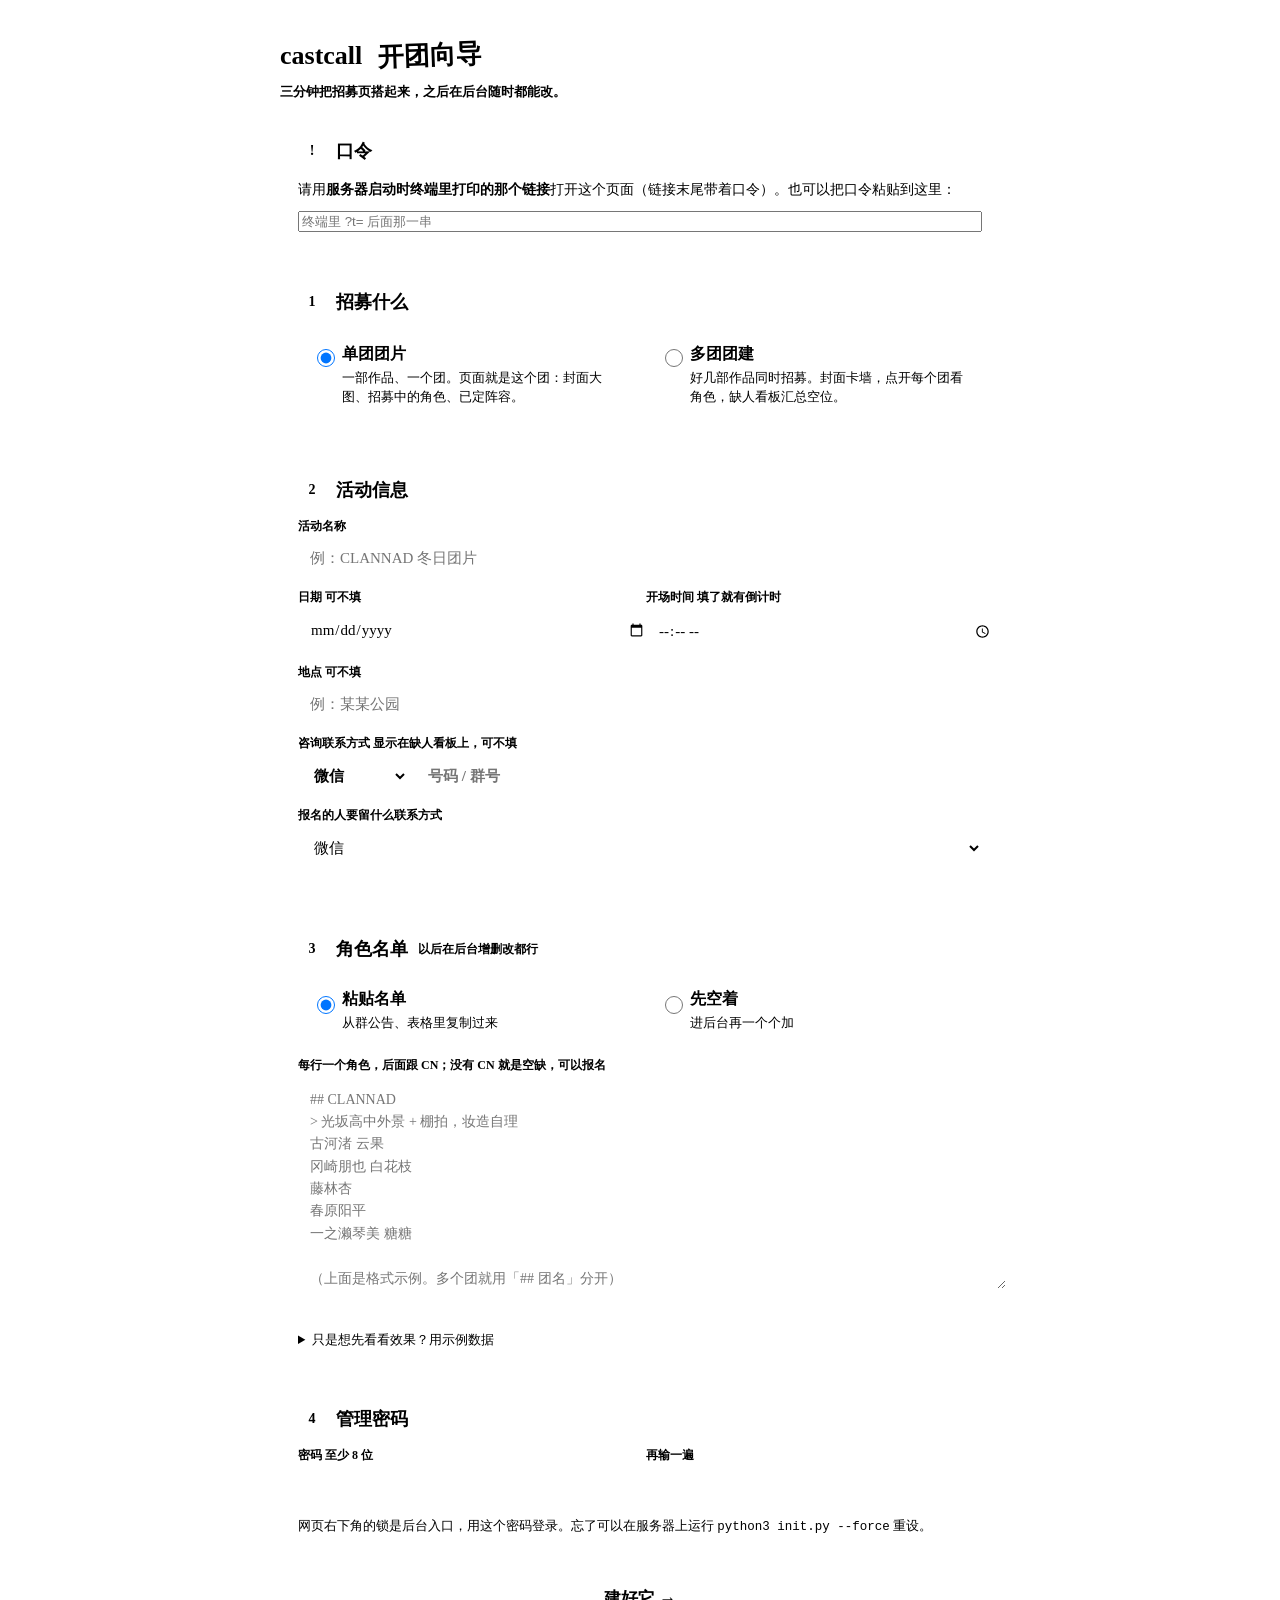
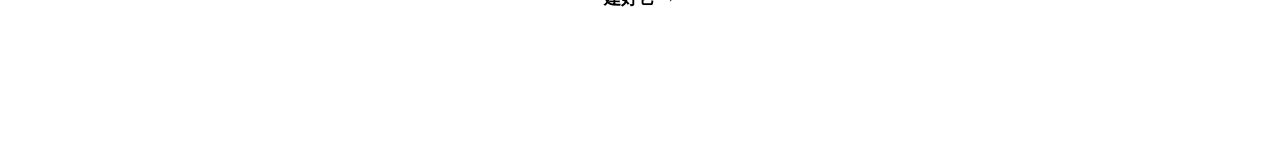
==== web/setup.html @ 5a23da7f "First-run web wizard and name-list import - server/importer.py: paste a list (one role per line, CN " ====
<!doctype html><html lang=zh><meta charset=utf-8><meta name=viewport content="width=device-width,initial-scale=1"><meta name=color-scheme content="light dark">
<title>castcall · 初始化</title><link rel=icon href=/favicon.svg><link rel=stylesheet href=/cbase.css>
<style>
body{min-height:100vh;background:repeating-linear-gradient(45deg,var(--tape-a) 0 14px,var(--tape-b) 14px 28px) fixed}
.wz{max-width:720px;margin:0 auto;padding:28px 16px 80px}
.wz>header{margin:0 0 18px}.wz>header h1{margin:0;font-size:26px}.wz>header h1 span{background:var(--stamp-bg);color:var(--stamp-fg);padding:2px 10px;border-radius:8px;display:inline-block;transform:rotate(-2deg);margin-left:6px}
.wz>header p{margin:8px 0 0;color:var(--gold);font-weight:700;font-size:13px}
.st{background:var(--paper);border:2.5px solid var(--ink);border-radius:18px;box-shadow:5px 5px 0 var(--ink);padding:18px 18px 20px;margin:0 0 18px}
.st h2{display:flex;align-items:center;gap:10px;margin:0 0 14px;font-size:18px}.st h2 b{display:grid;place-items:center;width:28px;height:28px;border-radius:50%;background:var(--ink);color:var(--paper);font-size:14px}
.st h2 small{font-size:12px;color:var(--ink-soft);font-weight:600}
.pick{display:grid;grid-template-columns:1fr 1fr;gap:12px}
.pick label{position:relative;display:block;border:2px solid var(--ink);border-radius:14px;padding:14px 14px 14px 44px;cursor:pointer;background:var(--paper);transition:transform .15s,box-shadow .15s}
.pick label:hover{transform:translate(-1px,-1px);box-shadow:3px 3px 0 var(--gold-2)}
.pick input{position:absolute;left:14px;top:16px;width:18px;height:18px;accent-color:var(--ink)}
.pick label:has(input:checked){background:color-mix(in srgb,var(--gold-2) 22%,var(--paper));box-shadow:3px 3px 0 var(--ink)}
.pick b{display:block;font-size:16px}.pick span{display:block;font-size:12.5px;color:var(--ink-soft);margin-top:4px;line-height:1.45}
.row{display:grid;grid-template-columns:1fr 1fr;gap:12px}
.f{display:block;margin:0 0 12px}.f>span{display:block;font-size:12px;font-weight:800;color:var(--gold);margin:0 0 5px}.f>span i{font-style:normal;color:var(--ink-soft);font-weight:600}
.f input,.f select,.f textarea{width:100%;border:2px solid var(--ink);border-radius:12px;padding:10px 12px;font:inherit;font-size:15px;background:var(--paper);color:var(--ink);outline:none}
.f input:focus,.f select:focus,.f textarea:focus{box-shadow:3px 3px 0 var(--gold-2)}
.f textarea{min-height:190px;resize:vertical;font-size:14px;line-height:1.6}
.ct{display:grid;grid-template-columns:110px 1fr;gap:8px}
.src{margin:0 0 12px}.src label{padding-top:12px;padding-bottom:12px}
.pv{margin:6px 0 0;font-size:13px;color:var(--ink-soft);min-height:1.4em}.pv b{color:var(--ink)}.pv.bad{color:var(--err)}
.pv ul{margin:6px 0 0;padding-left:18px}.pv li{margin:2px 0}
.hide{display:none!important}
.go{display:block;width:100%;border:2.5px solid var(--ink);border-radius:14px;background:var(--ink);color:var(--paper);font:inherit;font-size:17px;font-weight:900;padding:14px;cursor:pointer;box-shadow:4px 4px 0 var(--gold-2)}
.go:disabled{opacity:.6;cursor:wait}
.err{color:var(--err);font-weight:700;min-height:1.4em;margin:10px 2px 0;font-size:14px}
.done{text-align:center}.done h2{justify-content:center;font-size:22px}.done p{color:var(--ink-soft);line-height:1.7}
.done a{display:inline-block;margin-top:10px;padding:12px 22px;border:2.5px solid var(--ink);border-radius:14px;background:var(--gold-2);color:#2a2114;font-weight:900;text-decoration:none;box-shadow:4px 4px 0 var(--ink)}
.tk{display:flex;gap:8px}.tk input{flex:1}
@media(max-width:560px){.pick,.row{grid-template-columns:1fr}}
</style>
<body><main class=wz>
<header><h1>castcall<span>开团向导</span></h1><p>三分钟把招募页搭起来，之后在后台随时都能改。</p></header>
<section class="st hide" id=tokbox><h2><b>!</b>口令</h2><p style="margin:0 0 10px;font-size:14px;line-height:1.6">请用<b>服务器启动时终端里打印的那个链接</b>打开这个页面（链接末尾带着口令）。也可以把口令粘贴到这里：</p><div class=tk><input id=tok placeholder="终端里 ?t= 后面那一串" autocomplete=off></div></section>
<form id=wz novalidate>
<section class=st><h2><b>1</b>招募什么</h2>
 <div class=pick>
  <label><input type=radio name=mode value=single checked><b>单团团片</b><span>一部作品、一个团。页面就是这个团：封面大图、招募中的角色、已定阵容。</span></label>
  <label><input type=radio name=mode value=multi><b>多团团建</b><span>好几部作品同时招募。封面卡墙，点开每个团看角色，缺人看板汇总空位。</span></label>
 </div></section>
<section class=st><h2><b>2</b>活动信息</h2>
 <label class=f><span>活动名称</span><input name=title required maxlength=40 placeholder="例：CLANNAD 冬日团片"></label>
 <div class=row><label class=f><span>日期 <i>可不填</i></span><input name=date type=date></label><label class=f><span>开场时间 <i>填了就有倒计时</i></span><input name=time type=time></label></div>
 <label class=f><span>地点 <i>可不填</i></span><input name=location maxlength=40 placeholder="例：某某公园"></label>
 <label class=f><span>咨询联系方式 <i>显示在缺人看板上，可不填</i></span><span class=ct style="display:grid"><select name=clabel><option>微信</option><option>QQ</option><option>QQ群</option><option>邮箱</option><option value="">其他</option></select><input name=cvalue maxlength=40 placeholder="号码 / 群号"></span></label>
 <label class=f><span>报名的人要留什么联系方式</span><select name=contactLabel><option>微信</option><option>QQ</option><option>邮箱</option><option>手机号</option></select></label>
</section>
<section class=st><h2><b>3</b>角色名单 <small>以后在后台增删改都行</small></h2>
 <div class="pick src">
  <label><input type=radio name=source value=paste checked><b>粘贴名单</b><span>从群公告、表格里复制过来</span></label>
  <label><input type=radio name=source value=blank><b>先空着</b><span>进后台再一个个加</span></label>
 </div>
 <label class=f id=pastebox><span>每行一个角色，后面跟 CN；没有 CN 就是空缺，可以报名</span><textarea name=names spellcheck=false></textarea></label>
 <div class=pv id=pv></div>
 <details style="margin-top:8px;font-size:13px"><summary style="cursor:pointer;color:var(--ink-soft)">只是想先看看效果？用示例数据</summary>
  <div style="margin-top:8px;display:flex;gap:8px;align-items:center"><select id=ex style="flex:1;border:2px solid var(--ink);border-radius:10px;padding:8px;font:inherit;background:var(--paper);color:var(--ink)"></select><button type=button class=btn id=useex>用这个</button></div></details>
</section>
<section class=st><h2><b>4</b>管理密码</h2>
 <div class=row><label class=f><span>密码 <i>至少 8 位</i></span><input name=password type=password minlength=8 autocomplete=new-password></label><label class=f><span>再输一遍</span><input name=password2 type=password autocomplete=new-password></label></div>
 <p style="margin:0;font-size:12.5px;color:var(--ink-soft)">网页右下角的锁是后台入口，用这个密码登录。忘了可以在服务器上运行 <code>python3 init.py --force</code> 重设。</p>
</section>
<button class=go type=submit>建好它 →</button><p class=err id=err role=alert></p>
</form>
<section class="st done hide" id=done><h2>🎉 建好了</h2><p>你已经是管理员（这台设备上自动登录了）。<br>点右下角的锁进入后台：上传封面和立绘、审核报名、改活动信息。</p><a href=/>打开招募页 →</a></section>
</main>
<script>
const $=s=>document.querySelector(s),F=$('#wz'),T=new URLSearchParams(location.search).get('t')||'';
if(!T)$('#tokbox').classList.remove('hide');
const token=()=>T||($('#tok').value||'').trim();
const SAMPLE={single:'## CLANNAD\n> 光坂高中外景 + 棚拍，妆造自理\n古河渚 云果\n冈崎朋也 白花枝\n藤林杏\n春原阳平\n一之濑琴美 糖糖',
 multi:'## CLANNAD\n古河渚 云果\n冈崎朋也\n\n## Kanon\n月宫亚由 大圆\n水濑名雪\n\n## 摄影 / 后勤\n摄影 阿光\n后勤'};
const ta=F.names;let touched=false;ta.addEventListener('input',()=>touched=true);
const syncSample=()=>{if(!touched){ta.value='';ta.placeholder=SAMPLE[F.mode.value]+'\n\n（上面是格式示例。多个团就用「## 团名」分开）'}};
F.addEventListener('change',e=>{if(e.target.name==='mode')syncSample();if(e.target.name==='source'){$('#pastebox').classList.toggle('hide',F.source.value!=='paste');$('#pv').classList.toggle('hide',F.source.value!=='paste')}});
syncSample();
const post=(u,b)=>fetch(u,{method:'POST',headers:{'Content-Type':'application/json'},credentials:'same-origin',body:JSON.stringify(Object.assign({token:token()},b))}).then(async r=>{const j=await r.json().catch(()=>({}));if(!r.ok)throw new Error(j.error||('HTTP '+r.status));return j});
let pt=0;ta.addEventListener('input',()=>{clearTimeout(pt);pt=setTimeout(preview,350)});
async function preview(){const pv=$('#pv');if(!ta.value.trim()){pv.textContent='';return}
 try{const j=await post('/api/setup/preview',{source:'paste',names:ta.value,title:F.title.value});pv.className='pv';
  pv.innerHTML='读到 <b>'+j.summary+'</b>'+(j.groups.length>1||F.mode.value==='multi'?'<ul>'+j.groups.map(g=>`<li>${esc(g.name)}：${g.n} 个角色${g.open?`，${g.open} 个空缺`:''}</li>`).join('')+'</ul>':'')}
 catch(e){pv.className='pv bad';pv.textContent=e.message}}
const esc=s=>String(s).replace(/[&<>"]/g,c=>({'&':'&amp;','<':'&lt;','>':'&gt;','"':'&quot;'}[c]));
fetch('/api/setup/examples').then(r=>r.json()).then(j=>{$('#ex').innerHTML=j.items.map(x=>`<option value="${esc(x.name)}">${esc(x.name)}（${x.groups} 个团、${x.seats} 个席位）</option>`).join('')}).catch(()=>{});
let example='';$('#useex').onclick=()=>{example=$('#ex').value;F.requestSubmit()};
function startISO(){const d=F.date.value,t=F.time.value;if(!d||!t)return '';const o=-new Date(`${d}T${t}`).getTimezoneOffset(),p=n=>String(Math.floor(Math.abs(n))).padStart(2,'0');return `${d}T${t}:00${o>=0?'+':'-'}${p(o/60)}:${p(o%60)}`}
F.onsubmit=async e=>{e.preventDefault();const err=$('#err'),btn=F.querySelector('.go');err.textContent='';
 if(!token()){err.textContent='缺少口令：用终端里打印的链接打开这个页面';return}
 if(!F.title.value.trim()&&!example){err.textContent='请填写活动名称';F.title.focus();return}
 if(F.password.value.length<8){err.textContent='管理密码至少 8 位';F.password.focus();return}
 if(F.password.value!==F.password2.value){err.textContent='两次输入的密码不一样';F.password2.focus();return}
 const src=example?'example':F.source.value;
 if(src==='paste'&&!ta.value.trim()){err.textContent='名单是空的：粘贴名单，或者选「先空着」';ta.focus();return}
 const cv=F.cvalue.value.trim();
 btn.disabled=true;btn.textContent='正在建…';
 try{await post('/api/setup',{mode:F.mode.value,title:F.title.value.trim()||'示例活动',date:F.date.value,start:startISO(),location:F.location.value.trim(),
   contact:cv?((F.clabel.value?F.clabel.value+' ':'')+cv):'',contactLabel:F.contactLabel.value,source:src,names:ta.value,example,password:F.password.value});
  F.classList.add('hide');$('#tokbox').classList.add('hide');$('#done').classList.remove('hide');sessionStorage.setItem('kr_edit','1');scrollTo({top:0})}
 catch(ex){err.textContent=ex.message;btn.disabled=false;btn.textContent='建好它 →';example=''}};
</script>
</body></html>
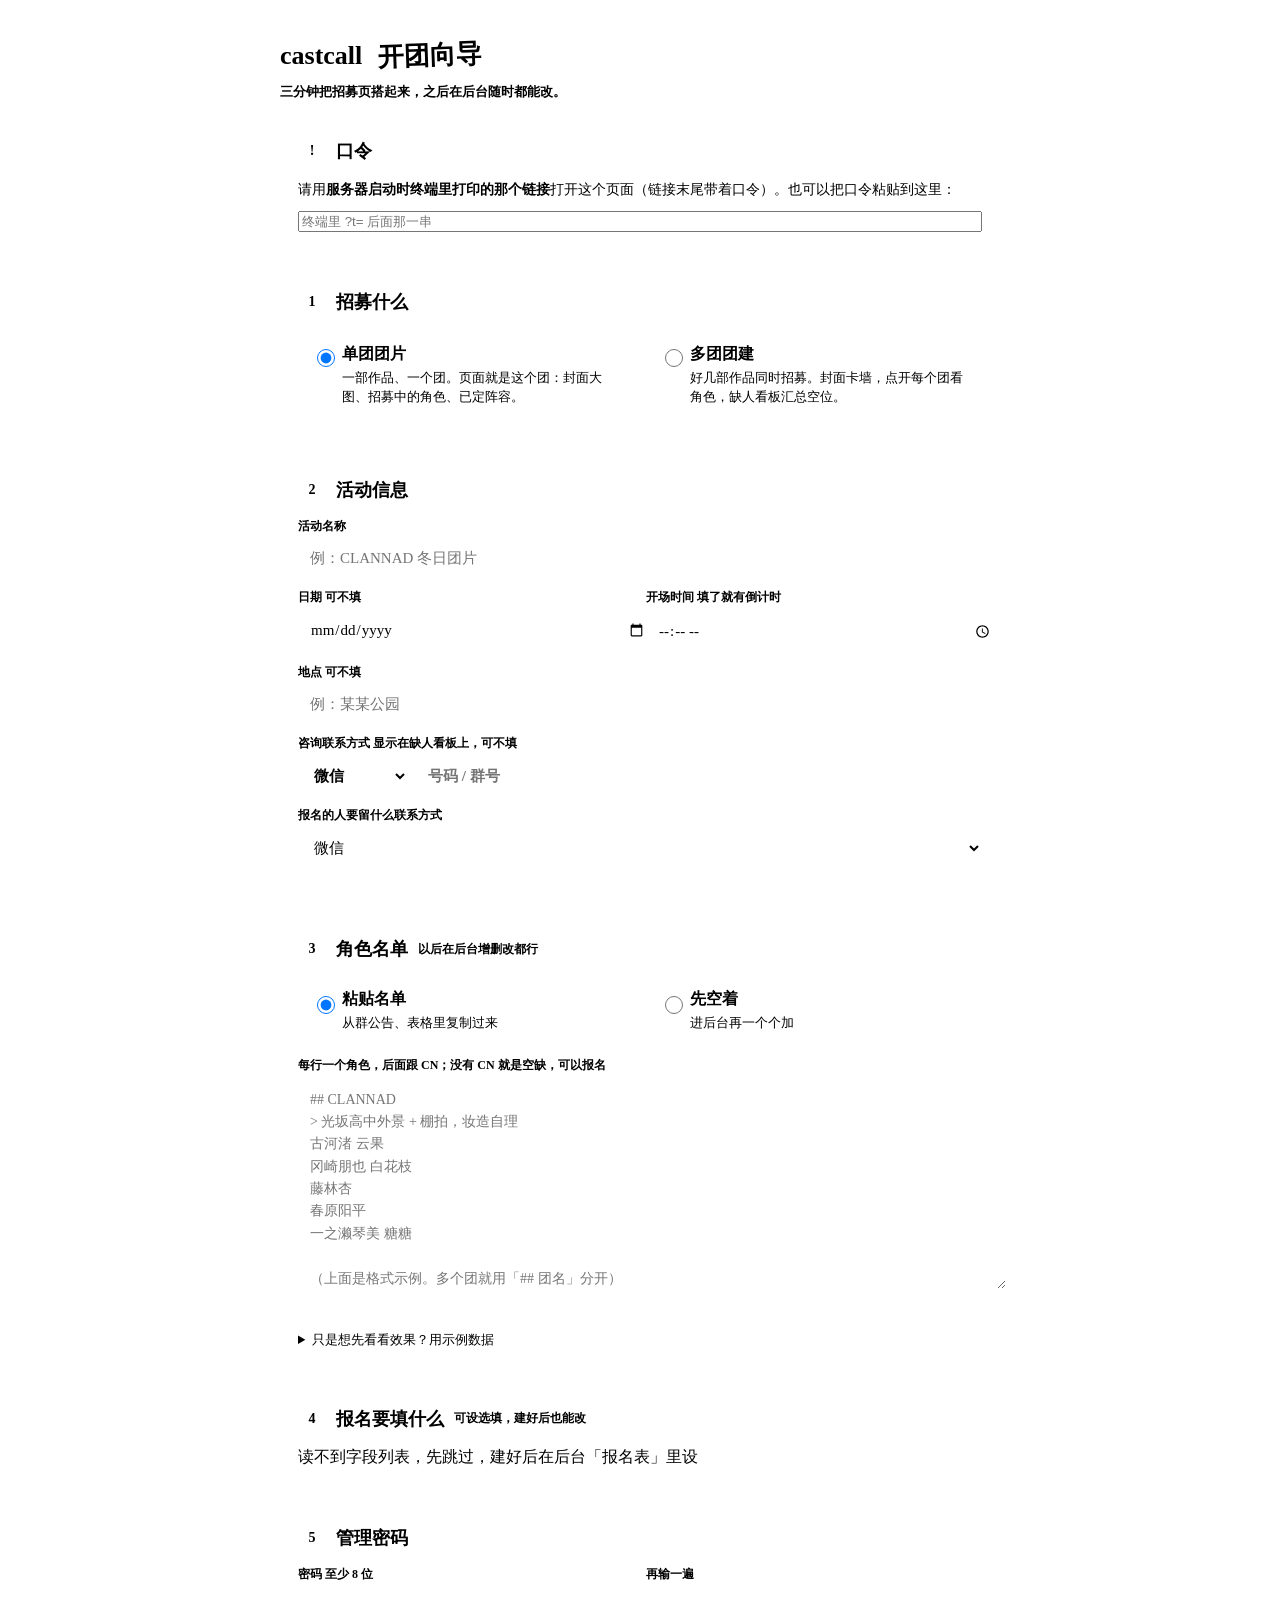
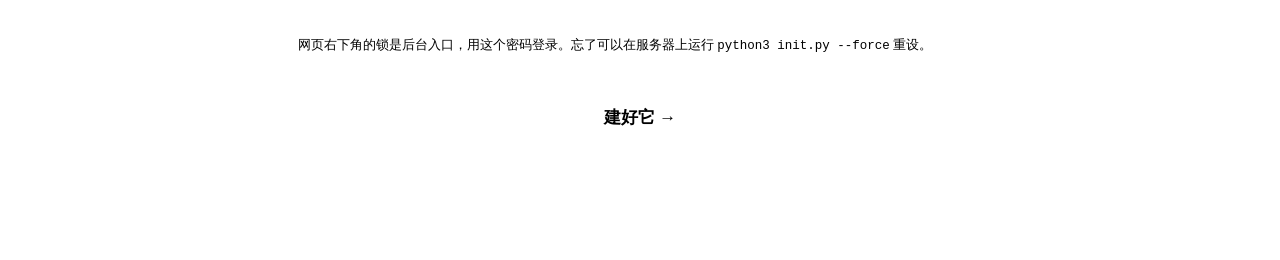
==== commit b45c60dd: "Signup fields chosen by the organiser; deployment goes through the web wizard Signup fields (site.js" ====
--- a/web/setup.html
+++ b/web/setup.html
@@ -1,5 +1,5 @@
 <!doctype html><html lang=zh><meta charset=utf-8><meta name=viewport content="width=device-width,initial-scale=1"><meta name=color-scheme content="light dark">
-<title>castcall · 初始化</title><link rel=icon href=/favicon.svg><link rel=stylesheet href=/cbase.css>
+<title>castcall · 初始化</title><link rel=icon href=/favicon.svg><link rel=stylesheet href=/cbase.css><script src=/fields.js></script>
 <style>
 body{min-height:100vh;background:repeating-linear-gradient(45deg,var(--tape-a) 0 14px,var(--tape-b) 14px 28px) fixed}
 .wz{max-width:720px;margin:0 auto;padding:28px 16px 80px}
@@ -28,6 +28,11 @@
 .go:disabled{opacity:.6;cursor:wait}
 .err{color:var(--err);font-weight:700;min-height:1.4em;margin:10px 2px 0;font-size:14px}
 .done{text-align:center}.done h2{justify-content:center;font-size:22px}.done p{color:var(--ink-soft);line-height:1.7}
+/* 完成页的收尾进度（GET /api/admin/firstrun） */
+.fr{list-style:none;padding:0;margin:14px auto 6px;display:flex;gap:6px;justify-content:center;flex-wrap:wrap}.fr li{border:2px solid var(--ink);border-radius:999px;padding:4px 12px;font-size:13px;font-weight:800;opacity:.45}
+.fr li.run{opacity:1;animation:frp 1.2s ease-in-out infinite}.fr li.ok{opacity:1;background:var(--gold-2);color:#2a2114}.fr li.skip{opacity:.7;text-decoration:line-through}
+@keyframes frp{50%{opacity:.5}}@media(prefers-reduced-motion:reduce){.fr li.run{animation:none}}
+.frmsg{font-size:13px!important;white-space:pre-line;text-align:left;max-width:520px;margin:6px auto 0!important}
 .done a{display:inline-block;margin-top:10px;padding:12px 22px;border:2.5px solid var(--ink);border-radius:14px;background:var(--gold-2);color:#2a2114;font-weight:900;text-decoration:none;box-shadow:4px 4px 0 var(--ink)}
 .tk{display:flex;gap:8px}.tk input{flex:1}
 @media(max-width:560px){.pick,.row{grid-template-columns:1fr}}
@@ -49,6 +54,7 @@
  <label class=f><span>报名的人要留什么联系方式</span><select name=contactLabel><option>微信</option><option>QQ</option><option>邮箱</option><option>手机号</option></select></label>
 </section>
 <section class=st><h2><b>3</b>角色名单 <small>以后在后台增删改都行</small></h2>
+ <p class="pv hide" id=pfnote></p>
  <div class="pick src">
   <label><input type=radio name=source value=paste checked><b>粘贴名单</b><span>从群公告、表格里复制过来</span></label>
   <label><input type=radio name=source value=blank><b>先空着</b><span>进后台再一个个加</span></label>
@@ -58,13 +64,18 @@
  <details style="margin-top:8px;font-size:13px"><summary style="cursor:pointer;color:var(--ink-soft)">只是想先看看效果？用示例数据</summary>
   <div style="margin-top:8px;display:flex;gap:8px;align-items:center"><select id=ex style="flex:1;border:2px solid var(--ink);border-radius:10px;padding:8px;font:inherit;background:var(--paper);color:var(--ink)"></select><button type=button class=btn id=useex>用这个</button></div></details>
 </section>
-<section class=st><h2><b>4</b>管理密码</h2>
+<section class=st><h2><b>4</b>报名要填什么 <small>可设选填，建好后也能改</small></h2>
+ <div id=fpick><p style="margin:0;font-size:13px;color:var(--ink-soft)">加载中…</p></div>
+</section>
+<section class=st><h2><b>5</b>管理密码</h2>
  <div class=row><label class=f><span>密码 <i>至少 8 位</i></span><input name=password type=password minlength=8 autocomplete=new-password></label><label class=f><span>再输一遍</span><input name=password2 type=password autocomplete=new-password></label></div>
  <p style="margin:0;font-size:12.5px;color:var(--ink-soft)">网页右下角的锁是后台入口，用这个密码登录。忘了可以在服务器上运行 <code>python3 init.py --force</code> 重设。</p>
 </section>
 <button class=go type=submit>建好它 →</button><p class=err id=err role=alert></p>
 </form>
-<section class="st done hide" id=done><h2>🎉 建好了</h2><p>你已经是管理员（这台设备上自动登录了）。<br>点右下角的锁进入后台：上传封面和立绘、审核报名、改活动信息。</p><a href=/>打开招募页 →</a></section>
+<section class="st done hide" id=done><h2>🎉 建好了</h2><p>你已经是管理员（这台设备上自动登录了）。<br>点右下角的锁进入后台：上传封面和立绘、审核报名、改活动信息、改报名表。</p>
+ <ol class=fr id=fr><li data-s=site class=ok>建站</li><li data-s=art>自动配图</li><li data-s=poster>生成一图流</li></ol><p class=frmsg id=frmsg></p>
+ <a href=/>打开招募页 →</a></section>
 </main>
 <script>
 const $=s=>document.querySelector(s),F=$('#wz'),T=new URLSearchParams(location.search).get('t')||'';
@@ -84,6 +95,21 @@
  catch(e){pv.className='pv bad';pv.textContent=e.message}}
 const esc=s=>String(s).replace(/[&<>"]/g,c=>({'&':'&amp;','<':'&lt;','>':'&gt;','"':'&quot;'}[c]));
 fetch('/api/setup/examples').then(r=>r.json()).then(j=>{$('#ex').innerHTML=j.items.map(x=>`<option value="${esc(x.name)}">${esc(x.name)}（${x.groups} 个团、${x.seats} 个席位）</option>`).join('')}).catch(()=>{});
+/* server.py --prefill 名单.txt：名单（和活动名）已经准备好了，这里预填，团长核对就行 */
+if(T)fetch('/api/setup/prefill?t='+encodeURIComponent(T)).then(r=>r.ok?r.json():{}).then(p=>{if(!p.names)return;
+ ta.value=p.names;touched=true;if(p.title&&!F.title.value)F.title.value=p.title;if(p.mode)F.mode.value=p.mode;
+ const n=$('#pfnote');n.classList.remove('hide');n.innerHTML='名单已经准备好了（'+esc(p.file||'')+'，'+esc(p.summary)+'）。核对一下，要改直接在下面改。';preview()}).catch(()=>{});
+/* 建完：轮询首次收尾（配图 → 一图流），完成页上一步步亮起来 */
+async function progress(src){const li=s=>$('#fr [data-s='+s+']'),msg=$('#frmsg');if(src!=='paste')li('art').classList.add('skip');
+ for(let i=0;i<300;i++){let j;try{j=await (await fetch('/api/admin/firstrun',{credentials:'same-origin'})).json()}catch(e){await new Promise(r=>setTimeout(r,2000));continue}
+  const st=j.stage,pp=j.poster||{};
+  if(src==='paste'){li('art').classList.toggle('run',st==='art');li('art').classList.toggle('ok',st==='poster'||st==='done')}
+  const pRun=st==='poster'||pp.running,pOk=pp.ready&&!pp.running&&st==='done',pSkip=st==='done'&&!pp.running&&!pp.ready;
+  li('poster').classList.toggle('run',!!pRun&&!pOk);li('poster').classList.toggle('ok',!!pOk);li('poster').classList.toggle('skip',!!pSkip);
+  msg.textContent=(j.lines||[]).join('\n')+(st==='done'&&pp.running?'\n一图流生成中，一两分钟…':'');
+  if(st==='done'&&!pp.running){if(pp.rc&&!pp.ready)msg.textContent+='\n一图流没生成出来，稍后在后台点「生成一图流」重试。';return}
+  await new Promise(r=>setTimeout(r,2000))}}
+let fp=null;fetch('/api/setup/fields').then(r=>r.json()).then(j=>{fp=fieldPicker($('#fpick'),j.presets,[])}).catch(()=>{$('#fpick').textContent='读不到字段列表，先跳过，建好后在后台「报名表」里设'});
 let example='';$('#useex').onclick=()=>{example=$('#ex').value;F.requestSubmit()};
 function startISO(){const d=F.date.value,t=F.time.value;if(!d||!t)return '';const o=-new Date(`${d}T${t}`).getTimezoneOffset(),p=n=>String(Math.floor(Math.abs(n))).padStart(2,'0');return `${d}T${t}:00${o>=0?'+':'-'}${p(o/60)}:${p(o%60)}`}
 F.onsubmit=async e=>{e.preventDefault();const err=$('#err'),btn=F.querySelector('.go');err.textContent='';
@@ -96,8 +122,8 @@
  const cv=F.cvalue.value.trim();
  btn.disabled=true;btn.textContent='正在建…';
  try{await post('/api/setup',{mode:F.mode.value,title:F.title.value.trim()||'示例活动',date:F.date.value,start:startISO(),location:F.location.value.trim(),
-   contact:cv?((F.clabel.value?F.clabel.value+' ':'')+cv):'',contactLabel:F.contactLabel.value,source:src,names:ta.value,example,password:F.password.value});
-  F.classList.add('hide');$('#tokbox').classList.add('hide');$('#done').classList.remove('hide');sessionStorage.setItem('kr_edit','1');scrollTo({top:0})}
+   contact:cv?((F.clabel.value?F.clabel.value+' ':'')+cv):'',contactLabel:F.contactLabel.value,source:src,names:ta.value,example,password:F.password.value,fields:fp?fp.value():[]});
+  F.classList.add('hide');$('#tokbox').classList.add('hide');$('#done').classList.remove('hide');sessionStorage.setItem('kr_edit','1');scrollTo({top:0});progress(src)}
  catch(ex){err.textContent=ex.message;btn.disabled=false;btn.textContent='建好它 →';example=''}};
 </script>
 </body></html>
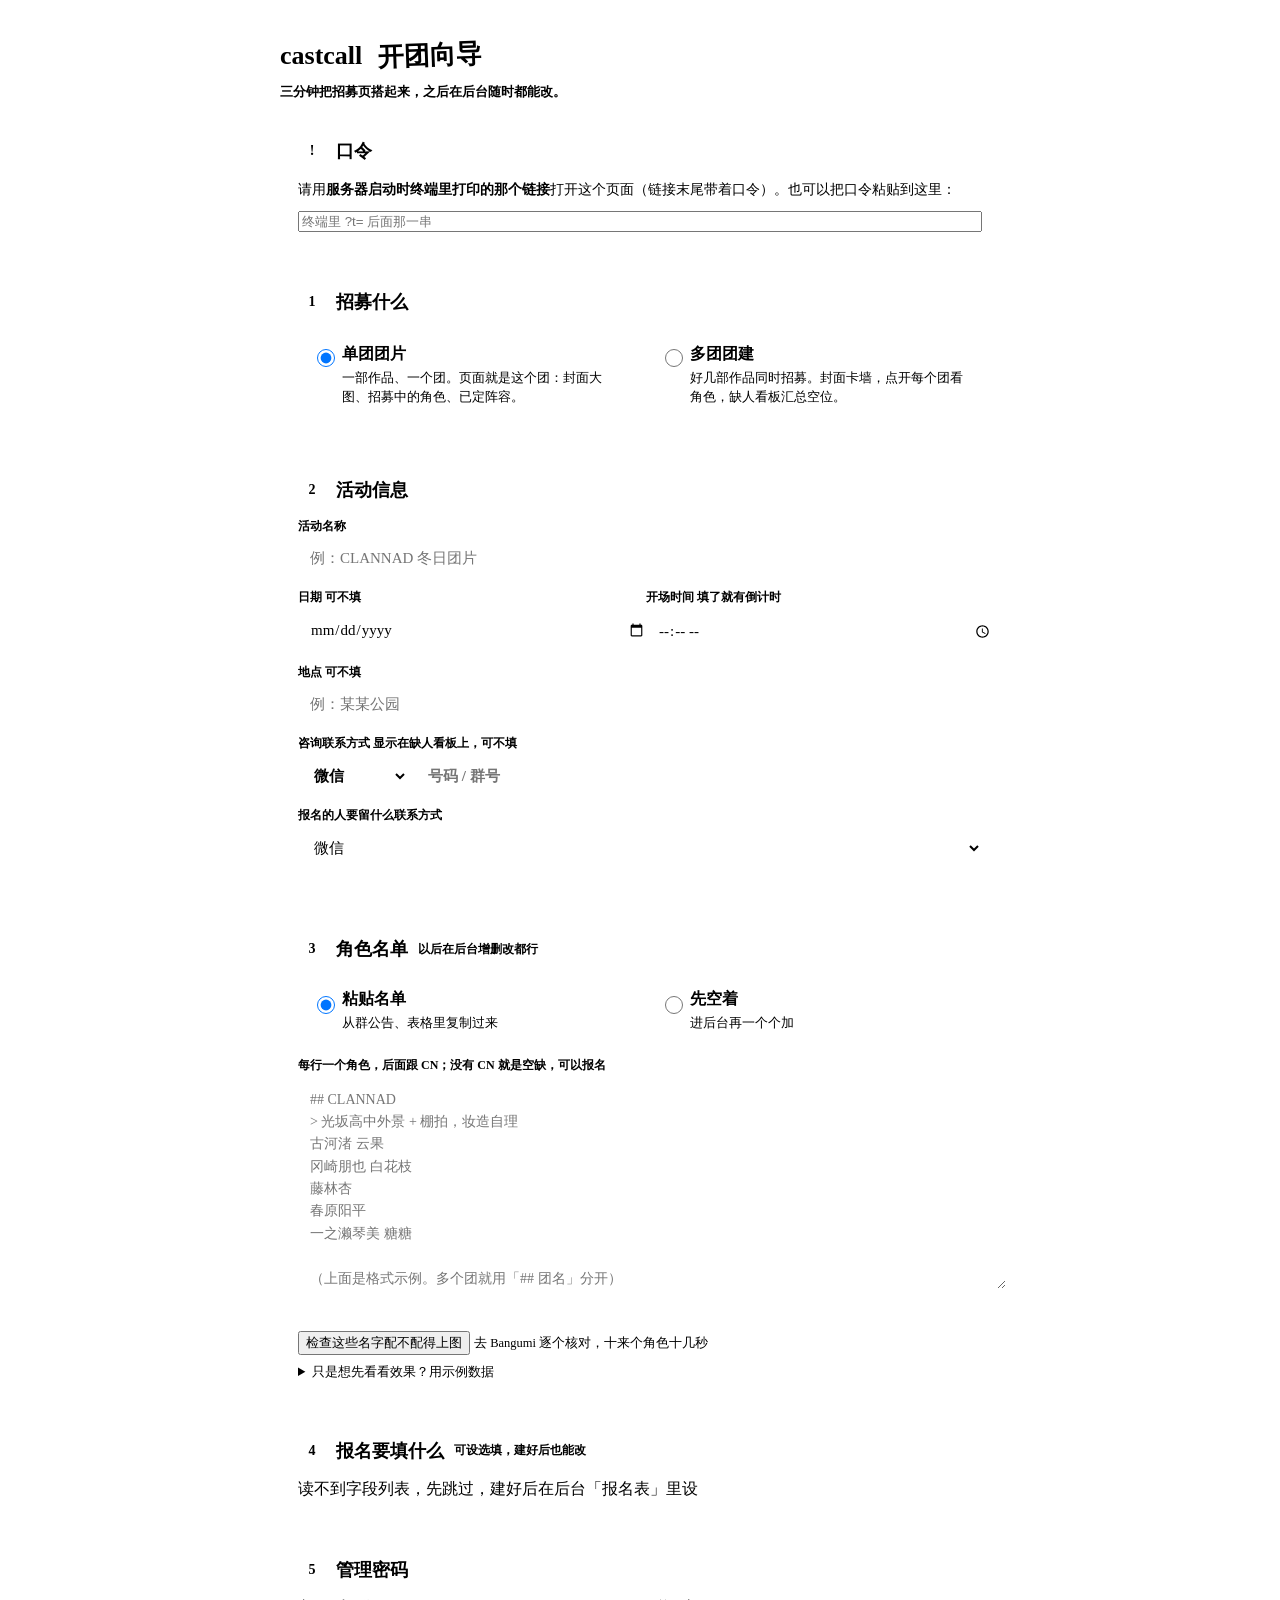
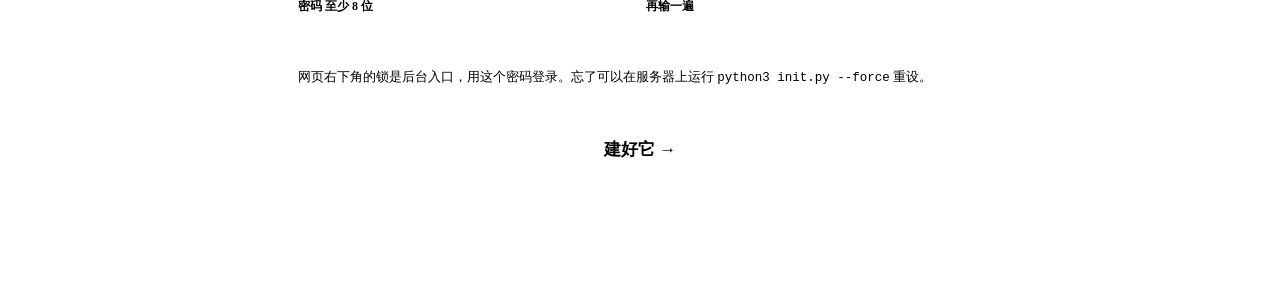
==== commit 0d97f38a: "0.1.0-beta: 单团阵容版式、站点素材、图文 README 与发布工具 版式 - 单团（master / portrait / social）改走 lineup()：封面当舞台、立绘压住下沿、" ====
--- a/web/setup.html
+++ b/web/setup.html
@@ -23,6 +23,19 @@
 .src{margin:0 0 12px}.src label{padding-top:12px;padding-bottom:12px}
 .pv{margin:6px 0 0;font-size:13px;color:var(--ink-soft);min-height:1.4em}.pv b{color:var(--ink)}.pv.bad{color:var(--err)}
 .pv ul{margin:6px 0 0;padding-left:18px}.pv li{margin:2px 0}
+/* 名单预检：每个名字配不配得上图（✓ 能配 / ⚠ 像写错了 / ✗ 作品里没这个名） */
+.nc{margin:8px 0 0;border:2px solid var(--ink);border-radius:12px;padding:10px 12px;font-size:13.5px;line-height:1.55;background:color-mix(in srgb,var(--gold-2) 10%,var(--paper))}
+.nc ul{margin:2px 0 0;padding:0;list-style:none}
+.nc li{display:flex;gap:8px;align-items:baseline;padding:2px 0}
+.nc .k{flex:none;width:16px;text-align:center;font-weight:900}
+.nc .g{font-weight:800;margin:9px 0 0}.nc .g:first-child{margin-top:0}
+.nc .s-ok .k{color:var(--ink-soft)}
+.nc .s-near .k{color:var(--notice-warn)}
+.nc .s-missing .k,.nc .s-unknown .k{color:var(--err)}
+.nc .w{color:var(--ink-soft)}.nc .w b{color:var(--err)}
+.nc button{margin-left:auto;flex:none;font-size:12px;padding:2px 9px}
+.nc .cand .k{visibility:hidden}
+.nc .cand button{margin:3px 5px 0 0;font-size:12px;padding:2px 9px}
 .hide{display:none!important}
 .go{display:block;width:100%;border:2.5px solid var(--ink);border-radius:14px;background:var(--ink);color:var(--paper);font:inherit;font-size:17px;font-weight:900;padding:14px;cursor:pointer;box-shadow:4px 4px 0 var(--gold-2)}
 .go:disabled{opacity:.6;cursor:wait}
@@ -61,6 +74,8 @@
  </div>
  <label class=f id=pastebox><span>每行一个角色，后面跟 CN；没有 CN 就是空缺，可以报名</span><textarea name=names spellcheck=false></textarea></label>
  <div class=pv id=pv></div>
+ <div id=chkbox style="margin:8px 0 0"><button type=button class=btn id=chk>检查这些名字配不配得上图</button> <span style="font-size:12.5px;color:var(--ink-soft)">去 Bangumi 逐个核对，十来个角色十几秒</span></div>
+ <div class="nc hide" id=nc></div>
  <details style="margin-top:8px;font-size:13px"><summary style="cursor:pointer;color:var(--ink-soft)">只是想先看看效果？用示例数据</summary>
   <div style="margin-top:8px;display:flex;gap:8px;align-items:center"><select id=ex style="flex:1;border:2px solid var(--ink);border-radius:10px;padding:8px;font:inherit;background:var(--paper);color:var(--ink)"></select><button type=button class=btn id=useex>用这个</button></div></details>
 </section>
@@ -85,7 +100,7 @@
  multi:'## CLANNAD\n古河渚 云果\n冈崎朋也\n\n## Kanon\n月宫亚由 大圆\n水濑名雪\n\n## 摄影 / 后勤\n摄影 阿光\n后勤'};
 const ta=F.names;let touched=false;ta.addEventListener('input',()=>touched=true);
 const syncSample=()=>{if(!touched){ta.value='';ta.placeholder=SAMPLE[F.mode.value]+'\n\n（上面是格式示例。多个团就用「## 团名」分开）'}};
-F.addEventListener('change',e=>{if(e.target.name==='mode')syncSample();if(e.target.name==='source'){$('#pastebox').classList.toggle('hide',F.source.value!=='paste');$('#pv').classList.toggle('hide',F.source.value!=='paste')}});
+F.addEventListener('change',e=>{if(e.target.name==='mode')syncSample();if(e.target.name==='source'){for(const id of ['#pastebox','#pv','#chkbox'])$(id).classList.toggle('hide',F.source.value!=='paste');if(F.source.value!=='paste')$('#nc').classList.add('hide')}});
 syncSample();
 const post=(u,b)=>fetch(u,{method:'POST',headers:{'Content-Type':'application/json'},credentials:'same-origin',body:JSON.stringify(Object.assign({token:token()},b))}).then(async r=>{const j=await r.json().catch(()=>({}));if(!r.ok)throw new Error(j.error||('HTTP '+r.status));return j});
 let pt=0;ta.addEventListener('input',()=>{clearTimeout(pt);pt=setTimeout(preview,350)});
@@ -94,20 +109,82 @@
   pv.innerHTML='读到 <b>'+j.summary+'</b>'+(j.groups.length>1||F.mode.value==='multi'?'<ul>'+j.groups.map(g=>`<li>${esc(g.name)}：${g.n} 个角色${g.open?`，${g.open} 个空缺`:''}</li>`).join('')+'</ul>':'')}
  catch(e){pv.className='pv bad';pv.textContent=e.message}}
 const esc=s=>String(s).replace(/[&<>"]/g,c=>({'&':'&amp;','<':'&lt;','>':'&gt;','"':'&quot;'}[c]));
+/* 名单预检：名字定下来之前就确认配得上图——不要等建完站、少了几张立绘才发现。
+   核对结果会落盘成「名字 → 角色 id」的绑定，建站时自动配图直接按 id 取图，不用再搜。 */
+const ncEl=$('#nc');
+const ncShow=h=>{ncEl.className='nc';ncEl.innerHTML=h};
+const ncHide=()=>{ncEl.className='nc hide';ncEl.innerHTML=''};
+function renderNames(j){
+ if(j.net===false){return ncShow(`<b>${esc(j.line||'现在连不上 Bangumi，名字没法核对')}</b><div class=w style="margin-top:4px">不影响建站。网络好了在后台点「一键配图」，会自动再对一次。</div>`)}
+ let h=`<b>${esc(j.line||'')}</b>`;
+ for(const g of (j.groups||[])){
+  const its=Object.entries(g.items||{});if(!its.length)continue;
+  const w=g.work||{};
+  h+=`<div class=g>${esc(g.name)}${w.title?` <span class=w>→ ${esc(w.title)}</span>`:''}${w.exact===false?' <span class=w><b>团名不是精确的作品名，先确认是这部</b></span>':''}</div><ul>`;
+  for(const [ch,it] of its){
+   const sym={ok:'✓',near:'⚠',missing:'✗'}[it.state]||'?';
+   let t=esc(ch);
+   if(it.state==='ok'){if(it.name&&it.name!==ch)t+=` <span class=w>→ ${esc(it.name)}</span>`}
+   else if(it.state==='near')t+=` <span class=w>→ <b>${esc(it.suggest||'')}</b>，名单里这个字可能是错的</span>`;
+   else t+=` <span class=w>${esc(it.why||'作品里没有这个名字')}</span>`;
+   h+=`<li class=s-${esc(it.state)}><span class=k>${sym}</span><span>${t}</span>`;
+   if(it.state==='near')h+=`<button type=button class=btn data-adopt="${esc(ch)}" data-good="${esc(it.suggest||'')}">改成它</button>`;
+   h+='</li>';
+   // 「月宫亚由」和「月宮あゆ」差三个字，自动匹配不可靠，但人一眼就认出来——把作品里的名字摆出来让他点。
+   const cs=it.state==='missing'?(it.candidates||[]):[];
+   if(cs.length)h+=`<li class=cand><span class=k></span><span class=w>作品里是这些名字，点一个就换成它：${cs.map(c=>`<button type=button class=btn data-adopt="${esc(ch)}" data-good="${esc(c.name)}">${esc(c.name)}</button>`).join('')}</span></li>`;
+  }
+  h+='</ul>';
+ }
+ if(!(j.near||[]).length&&!(j.missing||[]).length&&j.ok)h+=' <span class=w>全部能配上图，可以继续。</span>';
+ ncShow(h);
+ ncEl.querySelectorAll('[data-adopt]').forEach(b=>b.onclick=()=>adopt(b.dataset.adopt,b.dataset.good));
+}
+async function checkNames(){
+ if(!ta.value.trim()){ncHide();return}
+ const btn=$('#chk'),old=btn.textContent;btn.disabled=true;btn.textContent='核对中…';
+ ncShow('<b>正在核对…</b>每个角色要去 Bangumi 问一次，十来个角色大约十几秒。');
+ try{renderNames(await post('/api/setup/names',{names:ta.value,title:F.title.value||'我们的团'}))}
+ catch(e){ncShow('<b>没核对成：</b>'+esc(e.message)+'<div class=w style="margin-top:4px">不影响建站，进后台「找立绘」可以手选。</div>')}
+ finally{btn.disabled=false;btn.textContent=old}
+}
+function adopt(ch,good){
+ if(!good)return;
+ const lines=ta.value.split('\n');let done=false;
+ for(let i=0;i<lines.length;i++){
+  const t=lines[i];if(!t.trim()||/^\s*[#>]/.test(t))continue;
+  const m=t.match(/^(\s*(?:[-*•·]|\d+[.、)）]|[（(]\d+[)）])?\s*)([^\s:：|｜\t]+)/);
+  if(m&&m[2]===ch){lines[i]=m[1]+good+t.slice(m[0].length);done=true;break}
+ }
+ if(!done){ncShow(ncEl.innerHTML+`<div class=w style="margin-top:6px"><b>名单里没找到「${esc(ch)}」这一行，手动改一下。</b></div>`);return}
+ ta.value=lines.join('\n');touched=true;preview();checkNames();
+}
+$('#chk').onclick=checkNames;
 fetch('/api/setup/examples').then(r=>r.json()).then(j=>{$('#ex').innerHTML=j.items.map(x=>`<option value="${esc(x.name)}">${esc(x.name)}（${x.groups} 个团、${x.seats} 个席位）</option>`).join('')}).catch(()=>{});
 /* server.py --prefill 名单.txt：名单（和活动名）已经准备好了，这里预填，团长核对就行 */
 if(T)fetch('/api/setup/prefill?t='+encodeURIComponent(T)).then(r=>r.ok?r.json():{}).then(p=>{if(!p.names)return;
  ta.value=p.names;touched=true;if(p.title&&!F.title.value)F.title.value=p.title;if(p.mode)F.mode.value=p.mode;
- const n=$('#pfnote');n.classList.remove('hide');n.innerHTML='名单已经准备好了（'+esc(p.file||'')+'，'+esc(p.summary)+'）。核对一下，要改直接在下面改。';preview()}).catch(()=>{});
+ const n=$('#pfnote');n.classList.remove('hide');n.innerHTML='名单已经准备好了（'+esc(p.file||'')+'，'+esc(p.summary)+'）。核对一下，要改直接在下面改。';preview();setTimeout(checkNames,200)}).catch(()=>{});
 /* 建完：轮询首次收尾（配图 → 一图流），完成页上一步步亮起来 */
 async function progress(src){const li=s=>$('#fr [data-s='+s+']'),msg=$('#frmsg');if(src!=='paste')li('art').classList.add('skip');
+ let grace=0;
  for(let i=0;i<300;i++){let j;try{j=await (await fetch('/api/admin/firstrun',{credentials:'same-origin'})).json()}catch(e){await new Promise(r=>setTimeout(r,2000));continue}
   const st=j.stage,pp=j.poster||{};
   if(src==='paste'){li('art').classList.toggle('run',st==='art');li('art').classList.toggle('ok',st==='poster'||st==='done')}
-  const pRun=st==='poster'||pp.running,pOk=pp.ready&&!pp.running&&st==='done',pSkip=st==='done'&&!pp.running&&!pp.ready;
+  const pRun=st==='poster'||pp.running,pOk=pp.ready&&!pp.running&&st==='done';
+  /* stage=done 会早于后台海报落盘：此刻 ready 还是 false。以前一看到 done 就 return，
+     页面把「其实生成成功了」画成跳过，并且不再轮询，团长再等也不会变绿。
+     给一分钟宽限继续问；只有真没装依赖（available=false）才立刻算跳过。 */
+  const pWait=st==='done'&&!pp.running&&!pp.ready&&pp.available!==false&&grace++<30;
+  const pSkip=st==='done'&&!pp.running&&!pp.ready&&!pWait;
   li('poster').classList.toggle('run',!!pRun&&!pOk);li('poster').classList.toggle('ok',!!pOk);li('poster').classList.toggle('skip',!!pSkip);
-  msg.textContent=(j.lines||[]).join('\n')+(st==='done'&&pp.running?'\n一图流生成中，一两分钟…':'');
-  if(st==='done'&&!pp.running){if(pp.rc&&!pp.ready)msg.textContent+='\n一图流没生成出来，稍后在后台点「生成一图流」重试。';return}
+  let txt=(j.lines||[]).join('\n');
+  if(pWait)txt+='\n一图流生成中，一两分钟…';
+  /* lines 是首次收尾的历史日志，「后台生成中」那行写下去以后不会再改。
+     海报已经落盘时把这行换掉，否则三格全亮了、下面还写着「生成中」，团长不知道该不该等。 */
+  if(pOk)txt=txt.replace(/一图流：后台生成中[^\n]*/g,'一图流：已经生成好了，抬头能看到「一图流」入口');
+  msg.textContent=txt;
+  if(st==='done'&&!pp.running&&!pWait){if(pp.rc&&!pp.ready)msg.textContent+='\n一图流没生成出来，稍后在后台点「生成一图流」重试。';return}
   await new Promise(r=>setTimeout(r,2000))}}
 let fp=null;fetch('/api/setup/fields').then(r=>r.json()).then(j=>{fp=fieldPicker($('#fpick'),j.presets,[])}).catch(()=>{$('#fpick').textContent='读不到字段列表，先跳过，建好后在后台「报名表」里设'});
 let example='';$('#useex').onclick=()=>{example=$('#ex').value;F.requestSubmit()};
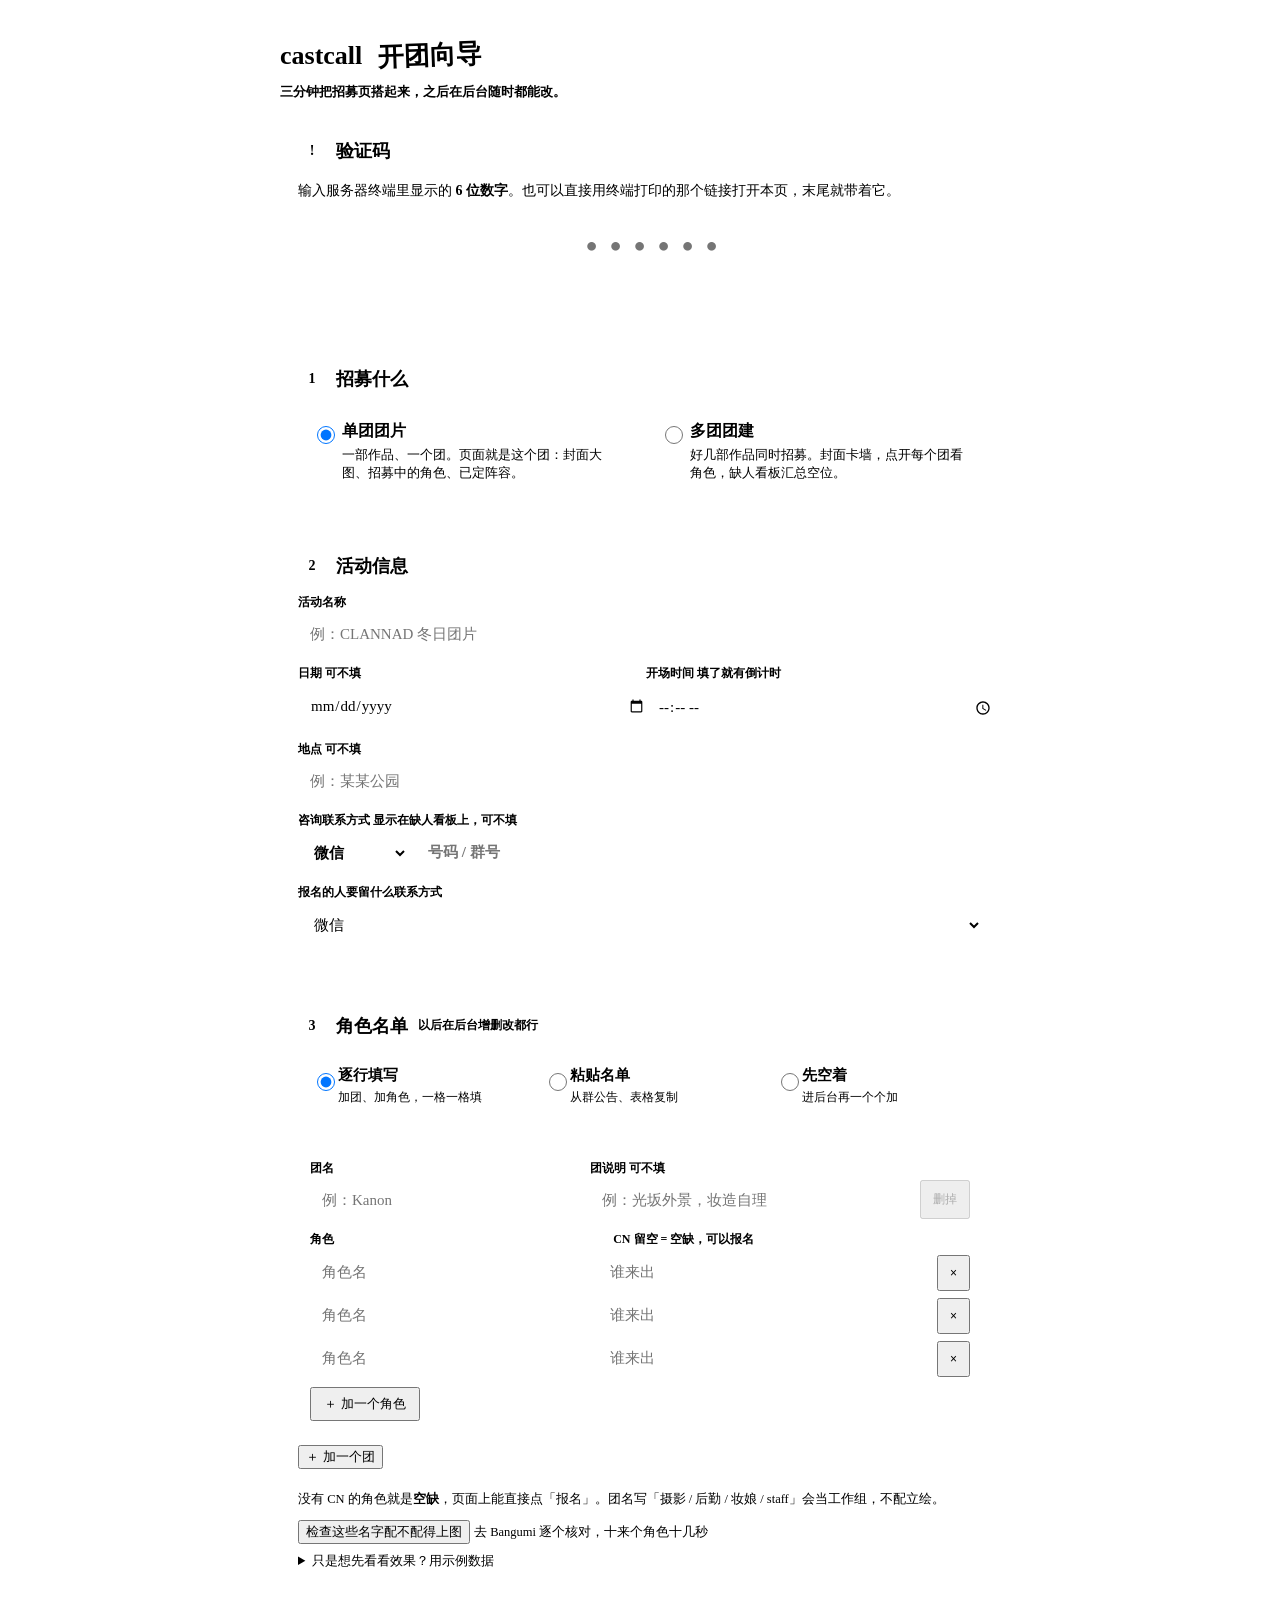
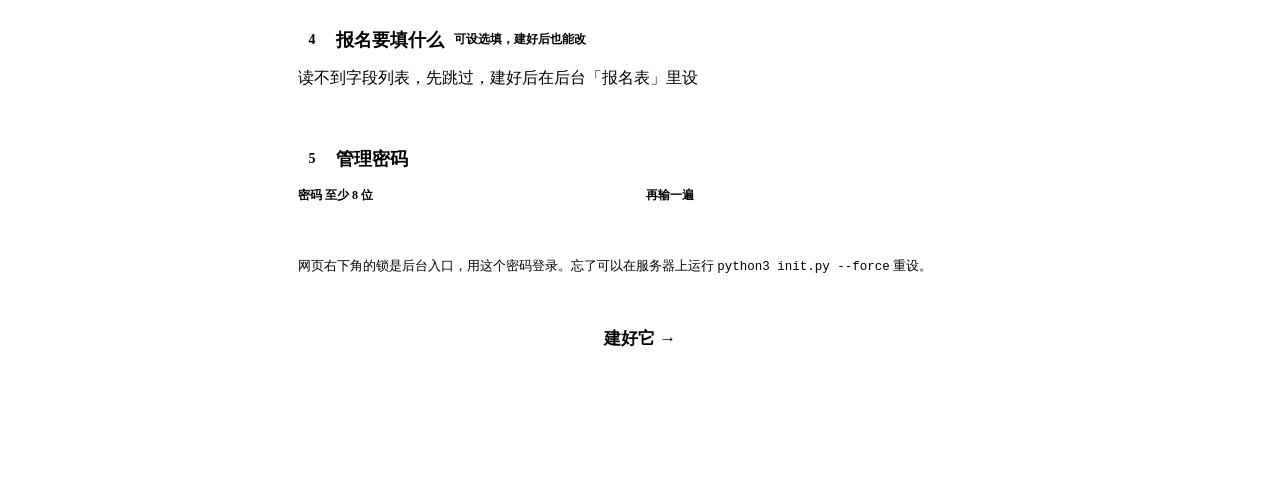
==== commit b56b2b35: "向导：名单改成表格逐行填写，口令改成六位验证码 名单 - 第 3 步三选一：逐行填写（默认）/ 粘贴名单 / 先空着 - 一个团一张卡：团名、团说明、每行角色 + CN；点「＋」加行加团、「×」删行 " ====
--- a/web/setup.html
+++ b/web/setup.html
@@ -20,7 +20,25 @@
 .f input:focus,.f select:focus,.f textarea:focus{box-shadow:3px 3px 0 var(--gold-2)}
 .f textarea{min-height:190px;resize:vertical;font-size:14px;line-height:1.6}
 .ct{display:grid;grid-template-columns:110px 1fr;gap:8px}
-.src{margin:0 0 12px}.src label{padding-top:12px;padding-bottom:12px}
+.src{grid-template-columns:repeat(3,1fr);margin:0 0 12px}.src label{padding:12px 12px 12px 40px}.src b{font-size:14.5px}.src span{font-size:12px}
+/* 名单表格：一个团一张卡，一行一个角色。不用记「##」和空格分隔，格子填完就行 */
+#tbl .g{border:2px solid var(--ink);border-radius:14px;padding:12px;margin:0 0 12px;background:color-mix(in srgb,var(--gold-2) 9%,var(--paper))}
+#tbl .gh{display:grid;grid-template-columns:1.1fr 1.3fr auto;gap:8px;align-items:end}
+#tbl .mh{display:grid;grid-template-columns:1.1fr 1.3fr auto;gap:8px;align-items:center;font-size:12px;font-weight:800;color:var(--gold);margin:12px 0 0}
+#tbl .mh i{font-style:normal;color:var(--ink-soft);font-weight:600}
+#tbl .mr{display:grid;grid-template-columns:1.1fr 1.3fr auto;gap:8px;align-items:center;margin:6px 0 0}
+#tbl input{width:100%;border:2px solid var(--ink);border-radius:12px;padding:10px 12px;font:inherit;font-size:15px;background:var(--paper);color:var(--ink);outline:none}
+#tbl input:focus{box-shadow:3px 3px 0 var(--gold-2)}
+#tbl .f{margin:0}
+#tbl .del{align-self:end;font-size:12px;padding:9px 11px;white-space:nowrap}
+#tbl .mr .del{align-self:center}
+#tbl .addrow{margin-top:10px;font-size:13px;padding:6px 12px}
+#tbl .wk{font-size:12px;color:var(--ink-soft);margin:0 0 8px}
+.addg{margin:0 0 10px}
+.hint{font-size:12.5px;color:var(--ink-soft);margin:10px 0 0;line-height:1.65}.hint b{color:var(--ink)}
+/* 六位验证码：一眼能数清几位 */
+.code input{width:100%;text-align:center;font:inherit;font-size:32px;font-weight:900;letter-spacing:.4em;padding:14px 6px 14px 18px;border:2.5px solid var(--ink);border-radius:14px;background:var(--paper);color:var(--ink);font-variant-numeric:tabular-nums;outline:none}
+.code input:focus{box-shadow:4px 4px 0 var(--gold-2)}
 .pv{margin:6px 0 0;font-size:13px;color:var(--ink-soft);min-height:1.4em}.pv b{color:var(--ink)}.pv.bad{color:var(--err)}
 .pv ul{margin:6px 0 0;padding-left:18px}.pv li{margin:2px 0}
 /* 名单预检：每个名字配不配得上图（✓ 能配 / ⚠ 像写错了 / ✗ 作品里没这个名） */
@@ -52,7 +70,7 @@
 </style>
 <body><main class=wz>
 <header><h1>castcall<span>开团向导</span></h1><p>三分钟把招募页搭起来，之后在后台随时都能改。</p></header>
-<section class="st hide" id=tokbox><h2><b>!</b>口令</h2><p style="margin:0 0 10px;font-size:14px;line-height:1.6">请用<b>服务器启动时终端里打印的那个链接</b>打开这个页面（链接末尾带着口令）。也可以把口令粘贴到这里：</p><div class=tk><input id=tok placeholder="终端里 ?t= 后面那一串" autocomplete=off></div></section>
+<section class="st hide" id=tokbox><h2><b>!</b>验证码</h2><p style="margin:0 0 12px;font-size:14px;line-height:1.65">输入服务器终端里显示的 <b>6 位数字</b>。也可以直接用终端打印的那个链接打开本页，末尾就带着它。</p><div class=code><input id=tok inputmode=numeric autocomplete=one-time-code maxlength=6 placeholder="••••••" aria-label="六位验证码"></div><p class=err id=tokerr role=alert></p></section>
 <form id=wz novalidate>
 <section class=st><h2><b>1</b>招募什么</h2>
  <div class=pick>
@@ -69,12 +87,18 @@
 <section class=st><h2><b>3</b>角色名单 <small>以后在后台增删改都行</small></h2>
  <p class="pv hide" id=pfnote></p>
  <div class="pick src">
-  <label><input type=radio name=source value=paste checked><b>粘贴名单</b><span>从群公告、表格里复制过来</span></label>
+  <label><input type=radio name=source value=table checked><b>逐行填写</b><span>加团、加角色，一格一格填</span></label>
+  <label><input type=radio name=source value=paste><b>粘贴名单</b><span>从群公告、表格复制</span></label>
   <label><input type=radio name=source value=blank><b>先空着</b><span>进后台再一个个加</span></label>
  </div>
- <label class=f id=pastebox><span>每行一个角色，后面跟 CN；没有 CN 就是空缺，可以报名</span><textarea name=names spellcheck=false></textarea></label>
  <div class=pv id=pv></div>
- <div id=chkbox style="margin:8px 0 0"><button type=button class=btn id=chk>检查这些名字配不配得上图</button> <span style="font-size:12.5px;color:var(--ink-soft)">去 Bangumi 逐个核对，十来个角色十几秒</span></div>
+ <div id=tablebox>
+  <div id=tbl></div>
+  <button type=button class="btn addg" id=addg>＋ 加一个团</button>
+  <p class=hint>没有 CN 的角色就是<b>空缺</b>，页面上能直接点「报名」。团名写「摄影 / 后勤 / 妆娘 / staff」会当工作组，不配立绘。</p>
+ </div>
+ <label class="f hide" id=pastebox><span>每行一个角色，后面跟 CN；没有 CN 就是空缺。「## 团名」分团，「&gt;」写团说明</span><textarea name=names spellcheck=false></textarea></label>
+ <div id=chkbox style="margin:10px 0 0"><button type=button class=btn id=chk>检查这些名字配不配得上图</button> <span style="font-size:12.5px;color:var(--ink-soft)">去 Bangumi 逐个核对，十来个角色十几秒</span></div>
  <div class="nc hide" id=nc></div>
  <details style="margin-top:8px;font-size:13px"><summary style="cursor:pointer;color:var(--ink-soft)">只是想先看看效果？用示例数据</summary>
   <div style="margin-top:8px;display:flex;gap:8px;align-items:center"><select id=ex style="flex:1;border:2px solid var(--ink);border-radius:10px;padding:8px;font:inherit;background:var(--paper);color:var(--ink)"></select><button type=button class=btn id=useex>用这个</button></div></details>
@@ -93,19 +117,82 @@
  <a href=/>打开招募页 →</a></section>
 </main>
 <script>
-const $=s=>document.querySelector(s),F=$('#wz'),T=new URLSearchParams(location.search).get('t')||'';
+const $=s=>document.querySelector(s),F=$('#wz');
+let T=new URLSearchParams(location.search).get('t')||'';
 if(!T)$('#tokbox').classList.remove('hide');
 const token=()=>T||($('#tok').value||'').trim();
 const SAMPLE={single:'## CLANNAD\n> 光坂高中外景 + 棚拍，妆造自理\n古河渚 云果\n冈崎朋也 白花枝\n藤林杏\n春原阳平\n一之濑琴美 糖糖',
  multi:'## CLANNAD\n古河渚 云果\n冈崎朋也\n\n## Kanon\n月宫亚由 大圆\n水濑名雪\n\n## 摄影 / 后勤\n摄影 阿光\n后勤'};
 const ta=F.names;let touched=false;ta.addEventListener('input',()=>touched=true);
 const syncSample=()=>{if(!touched){ta.value='';ta.placeholder=SAMPLE[F.mode.value]+'\n\n（上面是格式示例。多个团就用「## 团名」分开）'}};
-F.addEventListener('change',e=>{if(e.target.name==='mode')syncSample();if(e.target.name==='source'){for(const id of ['#pastebox','#pv','#chkbox'])$(id).classList.toggle('hide',F.source.value!=='paste');if(F.source.value!=='paste')$('#nc').classList.add('hide')}});
+F.addEventListener('change',e=>{if(e.target.name==='mode')syncSample();if(e.target.name==='source')applySource()});
 syncSample();
 const post=(u,b)=>fetch(u,{method:'POST',headers:{'Content-Type':'application/json'},credentials:'same-origin',body:JSON.stringify(Object.assign({token:token()},b))}).then(async r=>{const j=await r.json().catch(()=>({}));if(!r.ok)throw new Error(j.error||('HTTP '+r.status));return j});
-let pt=0;ta.addEventListener('input',()=>{clearTimeout(pt);pt=setTimeout(preview,350)});
-async function preview(){const pv=$('#pv');if(!ta.value.trim()){pv.textContent='';return}
- try{const j=await post('/api/setup/preview',{source:'paste',names:ta.value,title:F.title.value});pv.className='pv';
+/* ── 角色名单：表格是源，提交时才拼成「## 团名 / 角色 CN」的文本（服务端只认这一种格式） ──
+   以前只能整段粘贴，团长得记住「##」、空格分隔这些规矩；现在加团、加行、删行都是点一下。 */
+const blankRow=()=>({ch:'',cn:''});
+let rows=[{name:'',note:'',members:[blankRow(),blankRow(),blankRow()]}];
+const tbl=$('#tbl');
+function renderRows(){
+ tbl.innerHTML=rows.map((g,i)=>`<div class=g>
+  <div class=gh>
+   <label class=f><span>团名</span><input data-g=${i} data-f=name value="${esc(g.name)}" placeholder="例：Kanon" autocomplete=off></label>
+   <label class=f><span>团说明 <i>可不填</i></span><input data-g=${i} data-f=note value="${esc(g.note)}" placeholder="例：光坂外景，妆造自理" autocomplete=off></label>
+   <button type=button class="btn del" data-delg=${i}${rows.length<2?' disabled':''}>删掉</button>
+  </div>
+  <div class=mh><span>角色</span><span>CN <i>留空 = 空缺，可以报名</i></span><span></span></div>
+  ${g.members.map((m,j)=>`<div class=mr>
+   <input data-g=${i} data-r=${j} data-f=ch value="${esc(m.ch)}" placeholder="角色名" autocomplete=off aria-label="角色">
+   <input data-g=${i} data-r=${j} data-f=cn value="${esc(m.cn)}" placeholder="谁来出" autocomplete=off aria-label="CN">
+   <button type=button class="btn del" data-delr="${i},${j}"${g.members.length<2?' disabled':''} title="删掉这一行">×</button>
+  </div>`).join('')}
+  <button type=button class="btn addrow" data-addr=${i}>＋ 加一个角色</button></div>`).join('');
+}
+tbl.addEventListener('input',e=>{const d=e.target.dataset;if(!d.f)return;const i=+d.g;
+ if(d.r===undefined)rows[i][d.f]=e.target.value;else rows[i].members[+d.r][d.f]=e.target.value;
+ touched=true;schedulePreview()});
+tbl.addEventListener('click',e=>{const d=e.target.dataset;
+ if(d.delg!==undefined){if(rows.length<2)return;rows.splice(+d.delg,1);renderRows();schedulePreview();return}
+ if(d.delr){const [i,j]=d.delr.split(',').map(Number);if(rows[i].members.length<2)return;rows[i].members.splice(j,1);renderRows();schedulePreview();return}
+ if(d.addr!==undefined){rows[+d.addr].members.push(blankRow());renderRows();
+  const gs=tbl.querySelectorAll('.g')[+d.addr],ms=gs.querySelectorAll('.mr');ms[ms.length-1].querySelector('input').focus()}});
+$('#addg').onclick=()=>{rows.push({name:'',note:'',members:[blankRow(),blankRow()]});renderRows();
+ const gs=tbl.querySelectorAll('.g');gs[gs.length-1].querySelector('input').focus()};
+function tableText(){
+ const title=F.title.value.trim();
+ return rows.map(g=>{
+  const ms=g.members.filter(m=>m.ch.trim()),name=g.name.trim()||title;
+  if(!name&&!ms.length&&!g.note.trim())return '';
+  return ['## '+name,g.note.trim()?'> '+g.note.trim():'',...ms.map(m=>m.ch.trim()+(m.cn.trim()?' '+m.cn.trim():''))].filter(Boolean).join('\n');
+ }).filter(Boolean).join('\n\n');
+}
+const namesText=()=>F.source.value==='table'?tableText():ta.value;
+function applySource(){
+ const s=F.source.value;
+ $('#tablebox').classList.toggle('hide',s!=='table');
+ $('#pastebox').classList.toggle('hide',s!=='paste');
+ $('#pv').classList.toggle('hide',s==='blank');
+ $('#chkbox').classList.toggle('hide',s==='blank');
+ if(s==='blank'){ncHide();$('#pv').textContent='';return}
+ if(s==='paste'&&!ta.value.trim()&&tableText().trim())ta.value=tableText();
+ if(s==='table'&&ta.value.trim()&&ta.value.trim()!==tableText().trim())importText(ta.value);
+ preview();
+}
+async function importText(text){
+ try{
+  const j=await post('/api/setup/preview',{source:'paste',names:text,title:F.title.value||'我们的团'});
+  if(!j.rows||!j.rows.length)return;
+  rows=j.rows.map(g=>({name:g.name||'',note:g.note||'',
+   members:(g.members||[]).map(m=>({ch:m.character||'',cn:m.member||''}))}));
+  for(const g of rows)if(!g.members.length)g.members.push(blankRow());
+  renderRows();preview();
+ }catch(e){ncShow('<b>这段名单读不出来：</b>'+esc(e.message)+'<div class=w style="margin-top:4px">改好再切回表格，或者直接选「先空着」。</div>')}
+}
+let pt=0;function schedulePreview(){clearTimeout(pt);pt=setTimeout(preview,350)}
+ta.addEventListener('input',schedulePreview);
+async function preview(){const pv=$('#pv');if(F.source.value==='blank'){pv.textContent='';return}
+ const text=namesText();if(!text.trim()){pv.textContent='';return}
+ try{const j=await post('/api/setup/preview',{source:'paste',names:text,title:F.title.value});pv.className='pv';
   pv.innerHTML='读到 <b>'+j.summary+'</b>'+(j.groups.length>1||F.mode.value==='multi'?'<ul>'+j.groups.map(g=>`<li>${esc(g.name)}：${g.n} 个角色${g.open?`，${g.open} 个空缺`:''}</li>`).join('')+'</ul>':'')}
  catch(e){pv.className='pv bad';pv.textContent=e.message}}
 const esc=s=>String(s).replace(/[&<>"]/g,c=>({'&':'&amp;','<':'&lt;','>':'&gt;','"':'&quot;'}[c]));
@@ -141,15 +228,22 @@
  ncEl.querySelectorAll('[data-adopt]').forEach(b=>b.onclick=()=>adopt(b.dataset.adopt,b.dataset.good));
 }
 async function checkNames(){
- if(!ta.value.trim()){ncHide();return}
+ const text=namesText();
+ if(!text.trim()){ncHide();return}
  const btn=$('#chk'),old=btn.textContent;btn.disabled=true;btn.textContent='核对中…';
  ncShow('<b>正在核对…</b>每个角色要去 Bangumi 问一次，十来个角色大约十几秒。');
- try{renderNames(await post('/api/setup/names',{names:ta.value,title:F.title.value||'我们的团'}))}
+ try{renderNames(await post('/api/setup/names',{names:text,title:F.title.value||'我们的团'}))}
  catch(e){ncShow('<b>没核对成：</b>'+esc(e.message)+'<div class=w style="margin-top:4px">不影响建站，进后台「找立绘」可以手选。</div>')}
  finally{btn.disabled=false;btn.textContent=old}
 }
 function adopt(ch,good){
  if(!good)return;
+ if(F.source.value==='table'){
+  let hit=false;
+  for(const g of rows){for(const m of g.members){if(m.ch.trim()===ch){m.ch=good;hit=true;break}}if(hit)break}
+  if(!hit){ncShow(ncEl.innerHTML+`<div class=w style="margin-top:6px"><b>表格里没找到「${esc(ch)}」这一行，手动改一下。</b></div>`);return}
+  renderRows();touched=true;preview();checkNames();return;
+ }
  const lines=ta.value.split('\n');let done=false;
  for(let i=0;i<lines.length;i++){
   const t=lines[i];if(!t.trim()||/^\s*[#>]/.test(t))continue;
@@ -161,16 +255,45 @@
 }
 $('#chk').onclick=checkNames;
 fetch('/api/setup/examples').then(r=>r.json()).then(j=>{$('#ex').innerHTML=j.items.map(x=>`<option value="${esc(x.name)}">${esc(x.name)}（${x.groups} 个团、${x.seats} 个席位）</option>`).join('')}).catch(()=>{});
-/* server.py --prefill 名单.txt：名单（和活动名）已经准备好了，这里预填，团长核对就行 */
-if(T)fetch('/api/setup/prefill?t='+encodeURIComponent(T)).then(r=>r.ok?r.json():{}).then(p=>{if(!p.names)return;
- ta.value=p.names;touched=true;if(p.title&&!F.title.value)F.title.value=p.title;if(p.mode)F.mode.value=p.mode;
- const n=$('#pfnote');n.classList.remove('hide');n.innerHTML='名单已经准备好了（'+esc(p.file||'')+'，'+esc(p.summary)+'）。核对一下，要改直接在下面改。';preview();setTimeout(checkNames,200)}).catch(()=>{});
+/* 验证码：链接里带 ?t= 就直接用；没带就显示六位输入框，输满六位自动验一次
+   （验错要记一次试错，所以等六位都输完再发，别每敲一位问一次） */
+async function useCode(code,quiet){
+ try{
+  const r=await fetch('/api/setup/prefill?t='+encodeURIComponent(code));
+  const j=await r.json().catch(()=>({}));
+  if(!r.ok)throw new Error(j.error||('HTTP '+r.status));
+  T=code;$('#tokbox').classList.add('hide');$('#tokerr').textContent='';
+  if(j.names){
+   ta.value=j.names;touched=true;
+   if(j.title&&!F.title.value)F.title.value=j.title;
+   if(j.mode)F.mode.value=j.mode;
+   const n=$('#pfnote');n.classList.remove('hide');
+   n.innerHTML='名单已经准备好了（'+esc(j.file||'')+'，'+esc(j.summary)+'）。核对一下，要改直接在下面改。';
+   if(F.source.value==='table')await importText(j.names);else preview();
+   setTimeout(checkNames,200);
+  }
+  return true;
+ }catch(e){
+  $('#tokbox').classList.remove('hide');
+  if(!quiet)$('#tok').value='';
+  $('#tokerr').textContent=e.message;
+  return false;
+ }
+}
+if(T)useCode(T,true);
+const tokEl=$('#tok');let tt=0;
+tokEl.addEventListener('input',()=>{
+ tokEl.value=tokEl.value.replace(/\D/g,'').slice(0,6);
+ clearTimeout(tt);
+ if(tokEl.value.length===6)tt=setTimeout(()=>useCode(tokEl.value,false),160);
+});
+tokEl.addEventListener('keydown',e=>{if(e.key==='Enter'){e.preventDefault();if(tokEl.value.length===6)useCode(tokEl.value,false)}});
 /* 建完：轮询首次收尾（配图 → 一图流），完成页上一步步亮起来 */
-async function progress(src){const li=s=>$('#fr [data-s='+s+']'),msg=$('#frmsg');if(src!=='paste')li('art').classList.add('skip');
+async function progress(src){const li=s=>$('#fr [data-s='+s+']'),msg=$('#frmsg'),hasArt=src==='paste'||src==='table';if(!hasArt)li('art').classList.add('skip');
  let grace=0;
  for(let i=0;i<300;i++){let j;try{j=await (await fetch('/api/admin/firstrun',{credentials:'same-origin'})).json()}catch(e){await new Promise(r=>setTimeout(r,2000));continue}
   const st=j.stage,pp=j.poster||{};
-  if(src==='paste'){li('art').classList.toggle('run',st==='art');li('art').classList.toggle('ok',st==='poster'||st==='done')}
+  if(hasArt){li('art').classList.toggle('run',st==='art');li('art').classList.toggle('ok',st==='poster'||st==='done')}
   const pRun=st==='poster'||pp.running,pOk=pp.ready&&!pp.running&&st==='done';
   /* stage=done 会早于后台海报落盘：此刻 ready 还是 false。以前一看到 done 就 return，
      页面把「其实生成成功了」画成跳过，并且不再轮询，团长再等也不会变绿。
@@ -190,17 +313,19 @@
 let example='';$('#useex').onclick=()=>{example=$('#ex').value;F.requestSubmit()};
 function startISO(){const d=F.date.value,t=F.time.value;if(!d||!t)return '';const o=-new Date(`${d}T${t}`).getTimezoneOffset(),p=n=>String(Math.floor(Math.abs(n))).padStart(2,'0');return `${d}T${t}:00${o>=0?'+':'-'}${p(o/60)}:${p(o%60)}`}
 F.onsubmit=async e=>{e.preventDefault();const err=$('#err'),btn=F.querySelector('.go');err.textContent='';
- if(!token()){err.textContent='缺少口令：用终端里打印的链接打开这个页面';return}
+ if(!token()){err.textContent='缺少验证码：输入服务器终端里那六位数字';$('#tokbox').classList.remove('hide');$('#tok').focus();return}
  if(!F.title.value.trim()&&!example){err.textContent='请填写活动名称';F.title.focus();return}
  if(F.password.value.length<8){err.textContent='管理密码至少 8 位';F.password.focus();return}
  if(F.password.value!==F.password2.value){err.textContent='两次输入的密码不一样';F.password2.focus();return}
  const src=example?'example':F.source.value;
  if(src==='paste'&&!ta.value.trim()){err.textContent='名单是空的：粘贴名单，或者选「先空着」';ta.focus();return}
+ if(src==='table'&&!tableText().trim()){err.textContent='名单还是空的：填几个角色，或者选「先空着」';return}
  const cv=F.cvalue.value.trim();
  btn.disabled=true;btn.textContent='正在建…';
  try{await post('/api/setup',{mode:F.mode.value,title:F.title.value.trim()||'示例活动',date:F.date.value,start:startISO(),location:F.location.value.trim(),
-   contact:cv?((F.clabel.value?F.clabel.value+' ':'')+cv):'',contactLabel:F.contactLabel.value,source:src,names:ta.value,example,password:F.password.value,fields:fp?fp.value():[]});
+   contact:cv?((F.clabel.value?F.clabel.value+' ':'')+cv):'',contactLabel:F.contactLabel.value,source:src,names:src==='blank'?'':namesText(),example,password:F.password.value,fields:fp?fp.value():[]});
   F.classList.add('hide');$('#tokbox').classList.add('hide');$('#done').classList.remove('hide');sessionStorage.setItem('kr_edit','1');scrollTo({top:0});progress(src)}
  catch(ex){err.textContent=ex.message;btn.disabled=false;btn.textContent='建好它 →';example=''}};
+renderRows();applySource();
 </script>
 </body></html>
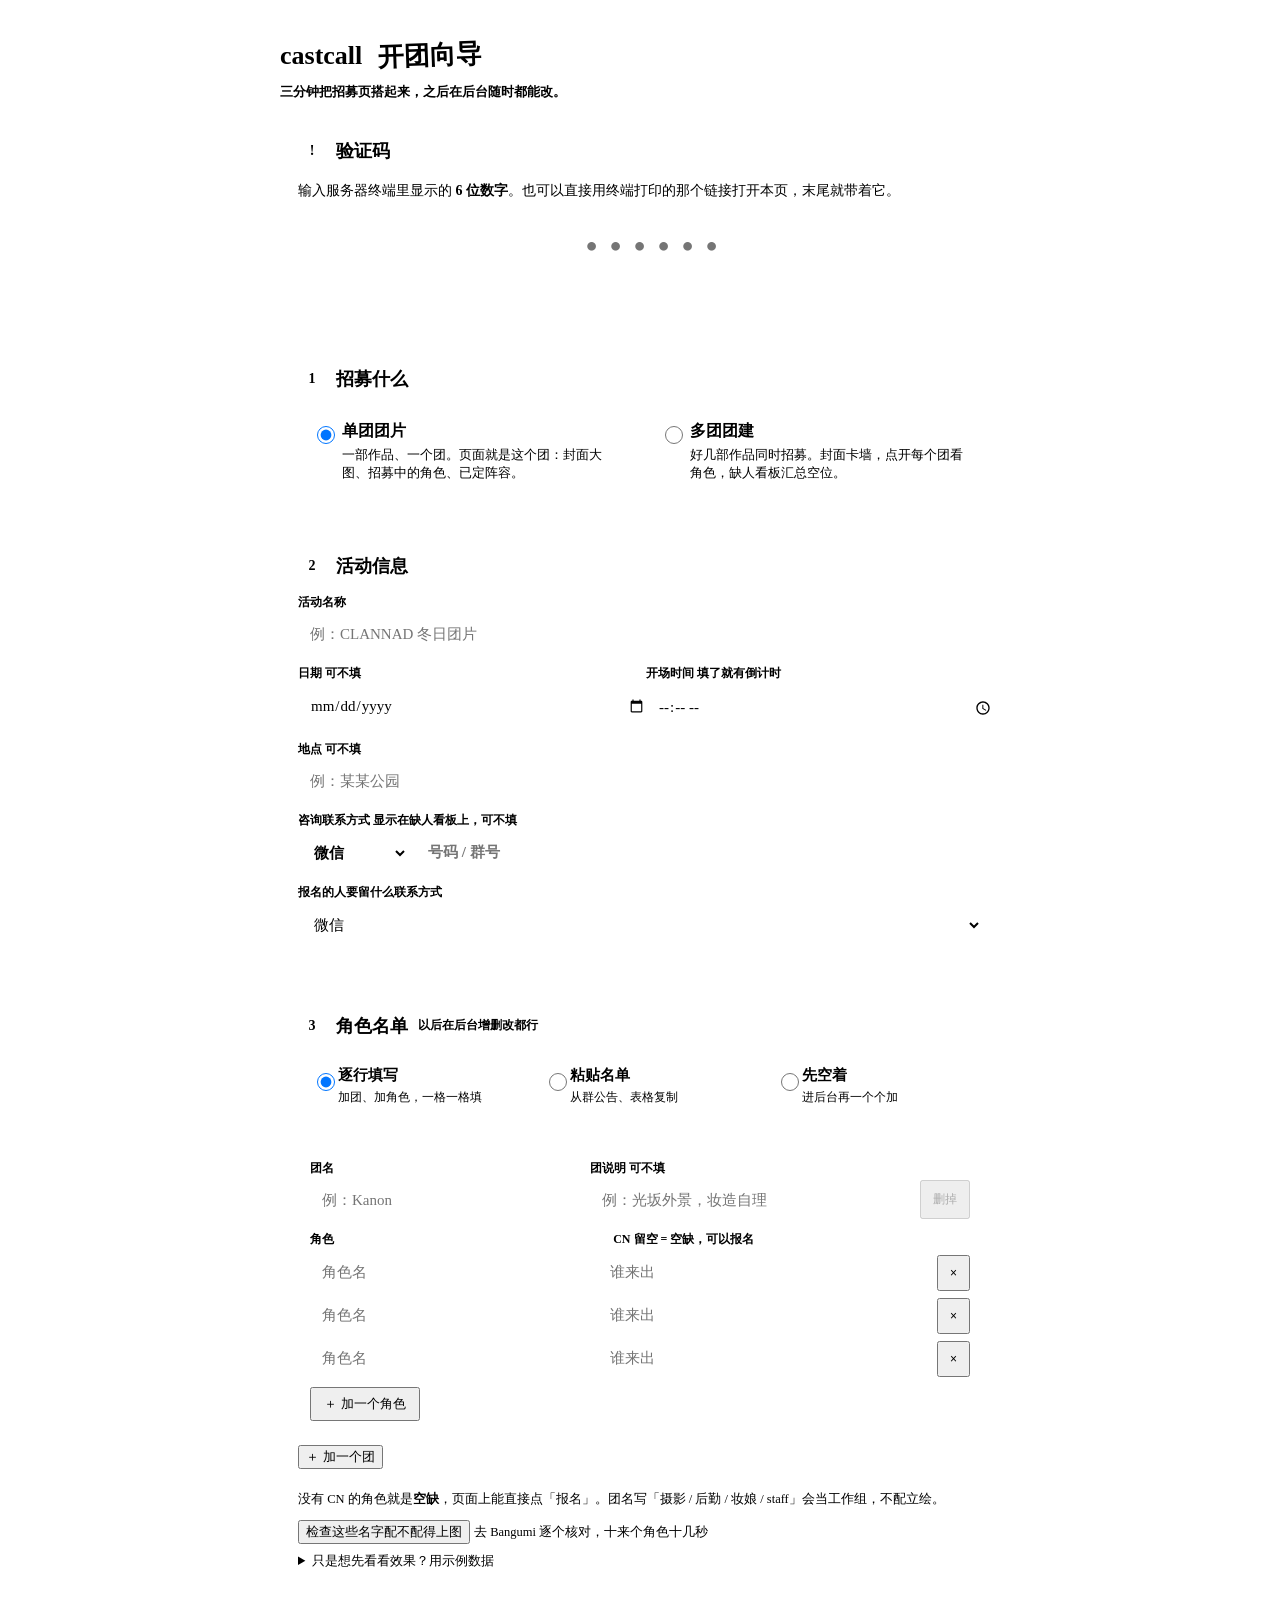
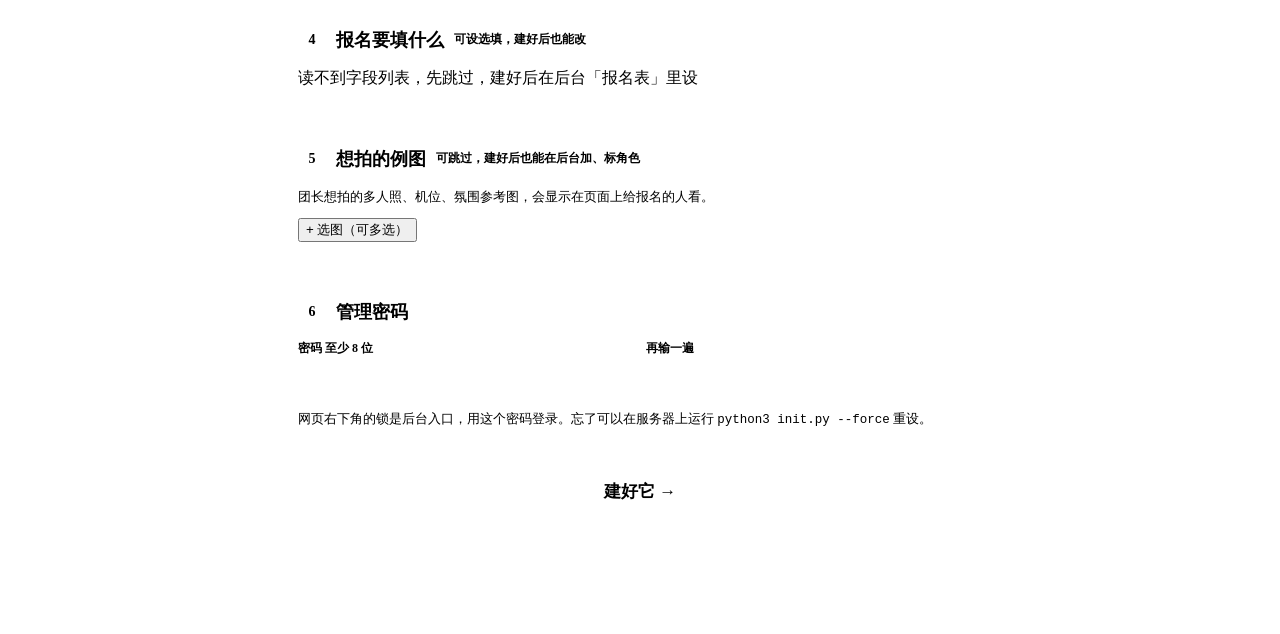
==== commit ed7f1e7f: "例图：团长的多人照 + 成员想拍的；一图流失败提示说清原因 例图（site.json shots，server/shots.py） - 后台「例图」面板：上传、图注、排序；可标团（多团时进那个团的卡片" ====
--- a/web/setup.html
+++ b/web/setup.html
@@ -66,7 +66,9 @@
 .frmsg{font-size:13px!important;white-space:pre-line;text-align:left;max-width:520px;margin:6px auto 0!important}
 .done a{display:inline-block;margin-top:10px;padding:12px 22px;border:2.5px solid var(--ink);border-radius:14px;background:var(--gold-2);color:#2a2114;font-weight:900;text-decoration:none;box-shadow:4px 4px 0 var(--ink)}
 .tk{display:flex;gap:8px}.tk input{flex:1}
-@media(max-width:560px){.pick,.row{grid-template-columns:1fr}}
+@media(max-width:560px){.pick,.row{grid-template-columns:1fr}#tbl .gh{grid-template-columns:1fr}#tbl .gh .del{justify-self:end}#tbl .mh span:last-child{display:none}}
+.shl{display:grid;gap:8px;margin:0 0 10px}.shl:empty{display:none}.shr{display:flex;gap:10px;align-items:center;border:2px solid var(--ink);border-radius:12px;padding:6px}
+.shr img{width:56px;height:72px;object-fit:cover;border-radius:8px;flex:none}.shr input{flex:1;min-width:0;font:inherit;border:2px solid var(--ink);border-radius:8px;padding:6px 8px;background:var(--paper);color:var(--ink)}
 </style>
 <body><main class=wz>
 <header><h1>castcall<span>开团向导</span></h1><p>三分钟把招募页搭起来，之后在后台随时都能改。</p></header>
@@ -106,7 +108,12 @@
 <section class=st><h2><b>4</b>报名要填什么 <small>可设选填，建好后也能改</small></h2>
  <div id=fpick><p style="margin:0;font-size:13px;color:var(--ink-soft)">加载中…</p></div>
 </section>
-<section class=st><h2><b>5</b>管理密码</h2>
+<section class=st><h2><b>5</b>想拍的例图 <small>可跳过，建好后也能在后台加、标角色</small></h2>
+ <p class=hint style="margin:0 0 10px">团长想拍的多人照、机位、氛围参考图，会显示在页面上给报名的人看。</p>
+ <div id=shlist class=shl></div>
+ <button type=button class=btn id=shadd>+ 选图（可多选）</button><input type=file id=shfile accept="image/png,image/jpeg,image/webp,image/gif" multiple hidden>
+</section>
+<section class=st><h2><b>6</b>管理密码</h2>
  <div class=row><label class=f><span>密码 <i>至少 8 位</i></span><input name=password type=password minlength=8 autocomplete=new-password></label><label class=f><span>再输一遍</span><input name=password2 type=password autocomplete=new-password></label></div>
  <p style="margin:0;font-size:12.5px;color:var(--ink-soft)">网页右下角的锁是后台入口，用这个密码登录。忘了可以在服务器上运行 <code>python3 init.py --force</code> 重设。</p>
 </section>
@@ -310,6 +317,17 @@
   if(st==='done'&&!pp.running&&!pWait){if(pp.rc&&!pp.ready)msg.textContent+='\n一图流没生成出来，稍后在后台点「生成一图流」重试。';return}
   await new Promise(r=>setTimeout(r,2000))}}
 let fp=null;fetch('/api/setup/fields').then(r=>r.json()).then(j=>{fp=fieldPicker($('#fpick'),j.presets,[])}).catch(()=>{$('#fpick').textContent='读不到字段列表，先跳过，建好后在后台「报名表」里设'});
+/* 例图：先在浏览器里攒着，建好站（拿到登录 cookie）以后再上传，不占向导的验证码流程 */
+const SHOTS=[];
+function drawShots(){const box=$('#shlist');box.innerHTML='';SHOTS.forEach((s,i)=>{const r=document.createElement('div');r.className='shr';const im=document.createElement('img');im.src=s.url;im.alt='';
+ const c=document.createElement('input');c.maxLength=60;c.placeholder='图注（机位 / 氛围 / 动作…，可留空）';c.value=s.caption;c.oninput=()=>s.caption=c.value;
+ const x=document.createElement('button');x.type='button';x.className='btn';x.textContent='删除';x.onclick=()=>{URL.revokeObjectURL(s.url);SHOTS.splice(i,1);drawShots()};r.append(im,c,x);box.append(r)})}
+$('#shadd').onclick=()=>$('#shfile').click();
+$('#shfile').onchange=e=>{for(const f of e.target.files){if(SHOTS.length>=30||f.size>8e6)continue;SHOTS.push({file:f,url:URL.createObjectURL(f),caption:''})}e.target.value='';drawShots()};
+async function uploadShots(){if(!SHOTS.length)return '';const items=[];let bad=0;
+ for(const s of SHOTS){try{const r=await fetch('/api/admin/shots/upload',{method:'POST',credentials:'same-origin',body:s.file});const j=await r.json();if(!r.ok)throw 0;items.push({file:j.file,caption:s.caption.trim(),group:'',seats:[]})}catch(e){bad++}}
+ try{if(items.length)await fetch('/api/admin/shots',{method:'POST',credentials:'same-origin',headers:{'Content-Type':'application/json'},body:JSON.stringify({items})})}catch(e){bad=SHOTS.length}
+ return bad?`有 ${bad} 张例图没传上，建好后在后台「例图」里再加。`:`例图已上传 ${items.length} 张。`}
 let example='';$('#useex').onclick=()=>{example=$('#ex').value;F.requestSubmit()};
 function startISO(){const d=F.date.value,t=F.time.value;if(!d||!t)return '';const o=-new Date(`${d}T${t}`).getTimezoneOffset(),p=n=>String(Math.floor(Math.abs(n))).padStart(2,'0');return `${d}T${t}:00${o>=0?'+':'-'}${p(o/60)}:${p(o%60)}`}
 F.onsubmit=async e=>{e.preventDefault();const err=$('#err'),btn=F.querySelector('.go');err.textContent='';
@@ -324,7 +342,7 @@
  btn.disabled=true;btn.textContent='正在建…';
  try{await post('/api/setup',{mode:F.mode.value,title:F.title.value.trim()||'示例活动',date:F.date.value,start:startISO(),location:F.location.value.trim(),
    contact:cv?((F.clabel.value?F.clabel.value+' ':'')+cv):'',contactLabel:F.contactLabel.value,source:src,names:src==='blank'?'':namesText(),example,password:F.password.value,fields:fp?fp.value():[]});
-  F.classList.add('hide');$('#tokbox').classList.add('hide');$('#done').classList.remove('hide');sessionStorage.setItem('kr_edit','1');scrollTo({top:0});progress(src)}
+  F.classList.add('hide');$('#tokbox').classList.add('hide');$('#done').classList.remove('hide');sessionStorage.setItem('kr_edit','1');scrollTo({top:0});uploadShots().then(m=>{$('#done').insertAdjacentHTML('beforeend',m?`<p class=hint>${m}</p>`:'')});progress(src)}
  catch(ex){err.textContent=ex.message;btn.disabled=false;btn.textContent='建好它 →';example=''}};
 renderRows();applySource();
 </script>
